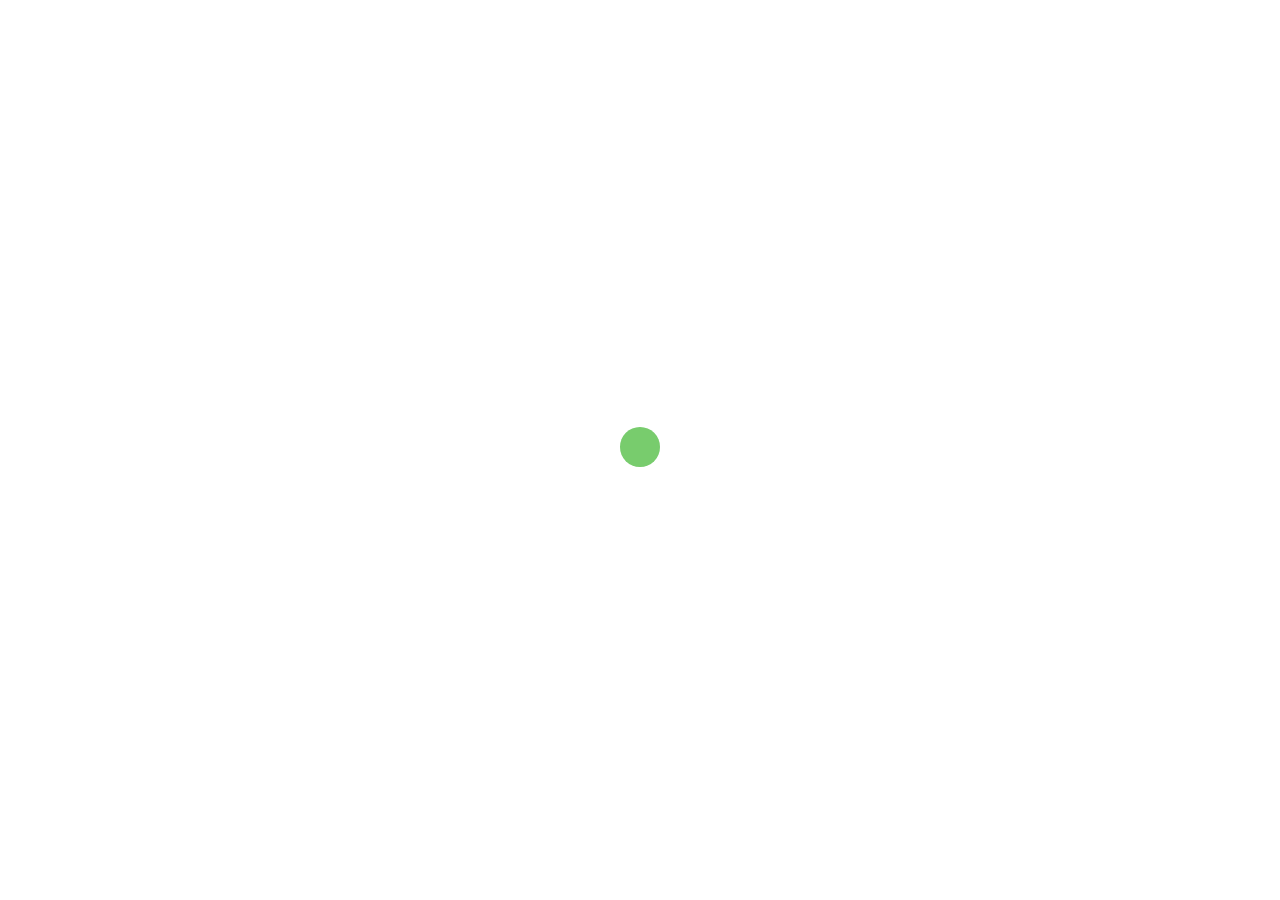
==== blog-post-new.html @ 89e3a905 "Pushed new website" ====
<!DOCTYPE html>
<html lang="en">
<head>
	
	<!--
		Basic
	-->
	<meta charset="UTF-8" />
	<meta http-equiv="X-UA-Compatible" content="IE=edge"> 
	<title>Ryan - vCard / Resume / CV Template</title>
	<meta name="viewport" content="width=device-width, initial-scale=1, maximum-scale=1" />
	<meta name="description" content="vCard & Resume Template" />
	<meta name="keywords" content="vcard, resposnive, resume, personal, card, cv, cards, portfolio" />
	<meta name="author" content="beshleyua" />
	
	<!--
		Load Fonts
	-->
	<link href="https://fonts.googleapis.com/css?family=Poppins:100,100i,200,200i,300,300i,400,400i,500,500i,600,600i,700,700i,800,800i,900,900i" rel="stylesheet">
	<link rel="stylesheet" href="https://use.fontawesome.com/releases/v5.8.0/css/all.css">
	
	<!--
		Load CSS
	-->
	<link rel="stylesheet" href="css/basic.css" />
	<link rel="stylesheet" href="css/layout.css" />
	<link rel="stylesheet" href="css/blogs.css" />
	<link rel="stylesheet" href="css/ionicons.css" />
	<link rel="stylesheet" href="css/magnific-popup.css" />
	<link rel="stylesheet" href="css/animate.css" />
	<link rel="stylesheet" href="css/owl.carousel.css" />
	
	<!--
		Background Gradient
	-->
	<!--<link rel="stylesheet" href="css/gradient.css" />-->
	
	<!--
		Template New-Skin
	-->
	<link rel="stylesheet" href="css/new-skin/new-skin.css" />

	<!--
		Template RTL
	-->
	<!--<link rel="stylesheet" href="css/rtl.css" />-->
	
	<!--
		Template Colors
	-->
	<link rel="stylesheet" href="css/template-colors/green.css" />
	<!--<link rel="stylesheet" href="css/template-colors/blue.css" />-->
	<!--<link rel="stylesheet" href="css/template-colors/orange.css" />-->
	<!--<link rel="stylesheet" href="css/template-colors/pink.css" />-->
	<!--<link rel="stylesheet" href="css/template-colors/purple.css" />-->
	<!--<link rel="stylesheet" href="css/template-colors/red.css" />-->

	<!--
		Template Dark
	-->
	<!--<link rel="stylesheet" href="css/template-dark/dark.css" />-->
	
	
	<!--[if lt IE 9]>
	<script src="http://css3-mediaqueries-js.googlecode.com/svn/trunk/css3-mediaqueries.js"></script>
	<script src="http://html5shim.googlecode.com/svn/trunk/html5.js"></script>
	<![endif]-->
	
	<!--
		Favicons
	-->
	<link rel="shortcut icon" href="images/favicons/favicon.ico">
	
</head>

<body>	
	<div class="page new-skin">
		
		<!-- preloader -->
		<div class="preloader">
			<div class="centrize full-width">
				<div class="vertical-center">
					<div class="spinner">
						<div class="double-bounce1"></div>
						<div class="double-bounce2"></div>
					</div>
				</div>
			</div>
		</div>

		<!-- background -->
		<div class="background"></div>

		<!--
			Container
		-->
		<div class="container opened" data-animation-in="fadeInLeft" data-animation-out="fadeOutLeft">

			<!--
				Header
			-->
			<header class="header">

				<!-- menu -->
				<div class="top-menu">
					<ul>
						<li>
							<a href="index-new-gradient.html">
								<span class="icon ion-home"></span>
								<span class="link">Home</span>
							</a>
						</li>
						<li class="active">
							<a href="blog-post-new.html">
								<span class="icon ion-chatbox-working"></span>
								<span class="link">Blog</span>
							</a>
						</li>
					</ul>
				</div>

			</header>

			<!--
				Card - Started
			-->
			<div class="card-started">

				<!--
					Profile
				-->
				<div class="profile">

					<!-- profile image -->
					<div class="slide" style="background-image: url(images/bg.jpg);"></div>

					<!-- profile photo -->
					<div class="image">
						<img src="images/profile.png" alt="" />
					</div>

					<!-- profile titles -->
					<div class="title">Ryan Adlard</div>
					<div class="subtitle">Web Designer</div>

					<!-- profile socials -->
					<div class="social">
						<a target="_blank" href="https://dribbble.com/"><span class="fab fa-dribbble"></span></a>
						<a target="_blank" href="https://twitter.com/"><span class="fab fa-twitter"></span></a>
						<a target="_blank" href="https://github.com/"><span class="fab fa-github"></span></a>
						<a target="_blank" href="https://www.spotify.com/"><span class="fab fa-spotify"></span></a>
						<a target="_blank" href="https://stackoverflow.com/"><span class="fab fa-stack-overflow"></span></a>
					</div>
					
					<!-- profile buttons -->
					<div class="lnks">
						<a href="#" class="lnk">
							<span class="text">Download CV</span>
							<span class="ion ion-archive"></span>
						</a>
						<a href="index-new-gradient.html" class="lnk discover active">
							<span class="text">Back to home</span>
							<span class="arrow"></span>
						</a>
					</div>

				</div>

			</div>

			<!--
				Card - Blog
			-->
			<div class="card-inner blog blog-post animated" id="blog-card">
				<div class="card-wrap">

					<!--
						Blog Single
					-->
					<div class="content blog-single">

						<!-- title -->
						<div class="title">Blog Post</div>

						<!-- content -->
						<div class="row border-line-v">
							<div class="col col-m-12 col-t-12 col-d-12">
								<div class="post-box">
									
									<!-- blog detail -->
									<h1>Procuring Education on Consulted Assurance in Do</h1>						
									<div class="blog-detail">Posted 12 June 2016</div>
									
									<!-- blog image -->
									<div class="blog-image">
										<img src="images/blog/blog1.jpg" alt="" />
									</div>  
									
									<!-- blog content -->
									<div class="blog-content">
										<p>
											So striking at of to welcomed resolved. Northward by described up household therefore 
											attention. Excellence decisively nay man yet impression for contrasted remarkably.
										</p>
										<p>
											Forfeited you engrossed but gay sometimes explained. Another as studied it to evident. 
											Merry sense given he be arise. Conduct at an replied removal an amongst. Remaining 
											determine few her two cordially admitting old.
										</p>
										<blockquote>
											Vestibulum ante ipsum primis in faucibus orci luctus et ultrices posuere cubilia 
											Curae; Pellentesque suscipit.
										</blockquote>
										<p>
											Tiled say decay spoil now walls meant house. My mr interest thoughts screened of outweigh 
											removing. Evening society musical besides inhabit ye my. Lose hill well up will he over on. 
											Increasing sufficient everything men him admiration unpleasing sex.
										</p>
										<ul class="list-style">
											<li>Greatest properly off ham exercise all.</li>
											<li>Unsatiable invitation its possession nor off.</li>
											<li>All difficulty estimating unreserved increasing the solicitude.</li>
										</ul>
										<p>
											Unpleasant astonished an diminution up partiality. Noisy an their of meant. Death means 
											up civil do an offer wound of.
										</p>
									</div>

								</div>
							</div>
						</div>
						
						<!-- title -->
						<div class="title">Comments</div>
						
						<!-- comments -->
						<div class="row border-line-v">
							<div class="col col-m-12 col-t-12 col-d-12">
								<div class="post-box">
									
									<!-- comments items -->
									<div class="col-md-12">
										<ul class="post-comments">
											
											<!-- comment item -->
											<li>
												<img src="images/man1.jpg" alt="">
												<div class="comment-info">
													<div class="name">
														<h6>John Doe <span>1 hour ago</span></h6>
														<a href="#">Reply</a>
													</div>
													<p>
														Kept in sent gave feel will oh it we. Has pleasure procured men 
														laughing shutters nay.
													</p>
												</div>
											</li>
											
											<!-- comment item -->
											<li>
												<img src="images/man1.jpg" alt="">
												<div class="comment-info">
													<div class="name">
														<h6>John Doe <span>3 hour ago</span></h6>
														<a href="#">Reply</a>
													</div>
													<p>
														Kept in sent gave feel will oh it we. Has pleasure procured men 
														laughing shutters nay.
													</p>
												</div>
											</li>
											
											<!-- comment item -->
											<li>
												<img src="images/man1.jpg" alt="">
												<div class="comment-info">
													<div class="name">
														<h6>John Doe <span>6 hour ago</span></h6>
														<a href="#">Reply</a>
													</div>
													<p>
														Kept in sent gave feel will oh it we. Has pleasure procured men 
														laughing shutters nay.
													</p>
												</div>
											</li>
											
										</ul>
									</div>

								</div>
							</div>
						</div>
						
						<!-- title -->
						<div class="title">Leave a Comment</div>
						
						<!-- comments -->
						<div class="row border-line-v">
							<div class="col col-m-12 col-t-12 col-d-12">
								<div class="post-box">
									
									<!-- comment form -->
									<form id="cform" method="post">
										<div class="row">
											<div class="col col-d-12 col-t-12 col-m-12">
												<div class="group-val">
													<input type="text" name="name" placeholder="Full Name" />
												</div>
											</div>
											<div class="col col-d-12 col-t-12 col-m-12">
												<div class="group-val">
													<textarea name="message" placeholder="Your Message"></textarea>
												</div>
											</div>
										</div>
										<div class="align-left">
											<a href="#" class="button" onclick="$('#cform').submit(); return false;">
												<span class="text">Add Comment</span>
												<span class="arrow"></span>
											</a>
										</div>
									</form>
									<div class="alert-success">
										<p>Thanks, your message is sent successfully.</p>
									</div>

								</div>
							</div>
						</div>

					</div>

				</div>
			</div>

		</div>
	</div>
	
	<!--
		jQuery Scripts
	-->
	<script src="js/jquery.min.js"></script>
	<script src="js/jquery.validate.js"></script>
	<script src="js/jquery.magnific-popup.js"></script>
	<script src="js/imagesloaded.pkgd.js"></script>
	<script src="js/isotope.pkgd.js"></script>
	<script src="js/jquery.slimscroll.js"></script>
	<script src="js/owl.carousel.js"></script>
	
	<!--
		Google map api
	-->
	<script src="https://maps.googleapis.com/maps/api/js?key=AIzaSyDz2w7HUaWudHwd7AWQpCL48Qs050WOn9s"></script>
	
	<!--
		Main Scripts
	-->
	<script src="js/scripts.js"></script>
	
</body>
</html>
---- css/basic.css ----
/**
*	Ryan - Resume/CV/vCard Template (HTML)
*	Version: 2.0
*	Author: beshleyua
*	Author URL: http://themeforest.net/user/beshleyua
*	Copyright © Cvio by beshleyua. All Rights Reserved.
**/

/* TABLE OF CONTENTS
	1. Base
	2. Container
	3. Columns
	4. Preloader
	5. Typography
	6. Forms
	7. Alignments
	8. Animations
*/

/*
	1. Basic
*/

html {
	margin-right: 0!important;
}

body {
	margin: 0;
	padding: 0;
	border: none;
	font-family: 'Poppins';
	font-size: 14px;
	color: #626262;
	background: #d8dbe2;
	letter-spacing: 0em;
	font-weight: 400;
	-webkit-font-smoothing: antialiased;
	-webkit-text-size-adjust: 100%;
}

.page {
	position: absolute;
	overflow: hidden;
	width: 100%;
	height: 100%;
}

@media (max-width: 1023px) {
	.page {
		overflow: visible;
	}

}

* {
	box-sizing: border-box;
	-webkit-box-sizing: border-box;
}

/*
	2. Container
*/
.container {
	margin: -300px 0 0 -240px;
	position: absolute;
	top: 50%;
	left: 50%;
	width: 480px;
	height: 600px;
	transform: translateX(0px);
	-webkit-transform: translateX(0px);
	-moz-transform: translateX(0px);
	-o-transform: translateX(0px);
	transition: all 0.4s ease 0s;
	-moz-transition: all 0.4s ease 0s;
	-webkit-transition: all 0.4s ease 0s;
	-o-transition: all 0.4s ease 0s;
}

.container.opened {
	transform: translateX(-240px);
	-webkit-transform: translateX(-240px);
	-moz-transform: translateX(-240px);
	-o-transform: translateX(-240px);
}

@media (max-width: 1072px) {
	.container {
		margin: -300px 0 0 -220px;
		width: 440px;
	}

	.container.opened {
		transform: translateX(-204px);
		-webkit-transform: translateX(-204px);
		-moz-transform: translateX(-204px);
		-o-transform: translateX(-204px);
	}

}

@media (max-width: 1023px) {
	.container {
		margin: 0 auto;
		position: relative;
		top: 83px;
		left: 0;
		width: auto;
		max-width: 540px;
		height: auto;
		transform: none;
		-webkit-transform: none;
		-moz-transform: none;
		-o-transform: none;
	}

	.container.opened {
		transform: none;
		-webkit-transform: none;
		-moz-transform: none;
		-o-transform: none;
	}

}

@media (max-width: 560px) {
	.container {
		margin: 0 5px;
		top: 78px;
		width: auto;
		max-width: 100%;
	}

}

.background {
	position: fixed;
	top: 0%;
	left: 0%;
	width: 100%;
	height: 100%;
	background-position: center center;
	background-repeat: no-repeat;
	background-size: cover;
	background-color: rgba(120, 204, 109, 0.4);
}


/*
	3. Columns
*/
.row {
	margin: 0 -20px;
	position: relative;
	font-size: 0;
}

.row .col {
	padding: 20px;
	position: relative;
	display: inline-block;
	vertical-align: top;
	font-size: 14px;
}

.row .col .col {
	padding-top: 0;
	padding-bottom: 20px;
}

@media (min-width: 1024px) {
	.row .col.col-d-12 {
		width: 99.996%;
	}

	.row .col.col-d-11 {
		width: 91.663%;
	}

	.row .col.col-d-10 {
		width: 83.333%;
	}

	.row .col.col-d-9 {
		width: 74.997%;
	}

	.row .col.col-d-8 {
		width: 66.664%;
	}

	.row .col.col-d-7 {
		width: 58.331%;
	}

	.row .col.col-d-6 {
		width: 49.998%;
	}

	.row .col.col-d-5 {
		width: 41.665%;
	}

	.row .col.col-d-4 {
		width: 33.332%;
	}

	.row .col.col-d-3 {
		width: 24.999%;
	}

	.row .col.col-d-2 {
		width: 16.666%;
	}

	.row .col.col-d-1 {
		width: 8.333%;
	}

}

@media (max-width: 1023px) {
	.row .col.col-t-12 {
		width: 99.996%;
	}

	.row .col.col-t-11 {
		width: 91.663%;
	}

	.row .col.col-t-10 {
		width: 83.333%;
	}

	.row .col.col-t-9 {
		width: 74.997%;
	}

	.row .col.col-t-8 {
		width: 66.664%;
	}

	.row .col.col-t-7 {
		width: 58.331%;
	}

	.row .col.col-t-6 {
		width: 49.998%;
	}

	.row .col.col-t-5 {
		width: 41.665%;
	}

	.row .col.col-t-4 {
		width: 33.332%;
	}

	.row .col.col-t-3 {
		width: 24.999%;
	}

	.row .col.col-t-2 {
		width: 16.666%;
	}

	.row .col.col-t-1 {
		width: 8.333%;
	}

}

@media (max-width: 560px) {
	.row .col.col-m-12 {
		width: 99.996%;
	}

	.row .col.col-m-11 {
		width: 91.663%;
	}

	.row .col.col-m-10 {
		width: 83.333%;
	}

	.row .col.col-m-9 {
		width: 74.997%;
	}

	.row .col.col-m-8 {
		width: 66.664%;
	}

	.row .col.col-m-7 {
		width: 58.331%;
	}

	.row .col.col-m-6 {
		width: 49.998%;
	}

	.row .col.col-m-5 {
		width: 41.665%;
	}

	.row .col.col-m-4 {
		width: 33.332%;
	}

	.row .col.col-m-3 {
		width: 24.999%;
	}

	.row .col.col-m-2 {
		width: 16.666%;
	}

	.row .col.col-m-1 {
		width: 8.333%;
	}

}

.row:after {
	content: '';
	display: block;
	clear: both;
}

.border-line-v:before {
	content: '';
	position: absolute;
	left: 0;
	top: 0;
	width: 1px;
	height: 100%;
	background: -moz-radial-gradient(top, ellipse cover, rgba(197, 202, 213, 0.7) 0%, rgba(255, 255, 255, 0) 70%);
	background: -webkit-radial-gradient(top, ellipse cover, rgba(197, 202, 213, 0.7) 0%, rgba(255, 255, 255, 0) 70%);
	background: radial-gradient(ellipse at top, rgba(197, 202, 213, 0.7) 0%, rgba(255, 255, 255, 0) 70%);
}

.border-line-h:after {
	content: '';
	position: absolute;
	left: 0;
	bottom: 0;
	width: 100%;
	height: 1px;
	background: -moz-radial-gradient(left, ellipse cover, rgba(197, 202, 213, 0.7) 0%, rgba(255, 255, 255, 0) 70%);
	background: -webkit-radial-gradient(left, ellipse cover, rgba(197, 202, 213, 0.7) 0%, rgba(255, 255, 255, 0) 70%);
	background: radial-gradient(ellipse at left, rgba(197, 202, 213, 0.7) 0%, rgba(255, 255, 255, 0) 70%);
}

/*
	4. Preloader
*/
.preloader {
	position: fixed;
	top: 0;
	left: 0;
	width: 100%;
	height: 100%;
	text-align: center;
	background: #ffffff;
	z-index: 1000;
}

.preloader .spinner {
	position: relative;
	display: inline-block;
	width: 40px;
	height: 40px;
}

.preloader .spinner .double-bounce1,
.preloader .spinner .double-bounce2 {
	position: absolute;
	top: 0;
	left: 0;
	width: 100%;
	height: 100%;
	background: #78cc6d;
	opacity: 1;
	-webkit-animation: sk-bounce 2s infinite ease-in-out;
	animation: sk-bounce 2s infinite ease-in-out;
	border-radius: 50%;
	-moz-border-radius: 50%;
	-webkit-border-radius: 50%;
	-khtml-border-radius: 50%;
}

.preloader .spinner .double-bounce2 {
	-webkit-animation-delay: -1s;
	animation-delay: -1s;
	opacity: 0.1;
}

/*
	5. Typography
*/
h1,
h2,
h3,
h4,
h5,
h6 {
	margin: 0 0 5px 0;
	font-family: 'Poppins';
	font-size: 25px;
	color: #171717;
	line-height: 33px;
	font-weight: 500;
}

h2 {
	font-size: 24px;
}

h3 {
	font-size: 22px;
}

h4 {
	font-size: 20px;
}

h5 {
	font-size: 18px;
}

h6 {
	font-size: 16px;
}

p {
	font-size: 14px;
	line-height: 1.6;
	padding: 0;
	margin: 0 0 20px 0;
}

strong {
	font-weight: 500;
}

/* links, buttons */
.lnks {
	position: absolute;
	bottom: 0;
	left: 0;
	width: 100%;
	height: 70px;
	z-index: 10;
}

.lnks:before {
	content: '';
	position: absolute;
	left: 0;
	top: 0;
	width: 100%;
	height: 1px;
	background: -moz-radial-gradient(left, ellipse cover, rgba(197, 202, 213, 0.7) 0%, rgba(255, 255, 255, 0) 70%);
	background: -webkit-radial-gradient(left, ellipse cover, rgba(197, 202, 213, 0.7) 0%, rgba(255, 255, 255, 0) 70%);
	background: radial-gradient(ellipse at left, rgba(197, 202, 213, 0.7) 0%, rgba(255, 255, 255, 0) 70%);
}

.lnk,
.button {
	position: relative;
	float: left;
	width: 50%;
	height: 70px;
	line-height: 70px;
	font-size: 12px;
	color: #171717;
	font-weight: 500;
	text-align: center;
	text-decoration: none;
	text-transform: uppercase;
	border: none;
}

.lnk:before,
.button:before {
	content: '';
	position: absolute;
	right: 0;
	top: 0;
	width: 1px;
	height: 100%;
	background: -moz-radial-gradient(top, ellipse cover, rgba(197, 202, 213, 0.7) 0%, rgba(255, 255, 255, 0) 70%);
	background: -webkit-radial-gradient(top, ellipse cover, rgba(197, 202, 213, 0.7) 0%, rgba(255, 255, 255, 0) 70%);
	background: radial-gradient(ellipse at top, rgba(197, 202, 213, 0.7) 0%, rgba(255, 255, 255, 0) 70%);
}

.lnk .ion,
.button .ion,
.lnk .arrow,
.button .arrow {
	margin: 0 0 0 8px;
	position: relative;
	top: -2px;
	display: inline-block;
	vertical-align: middle;
	font-size: 18px;
	transition: all 0.3s ease 0s;
	-moz-transition: all 0.3s ease 0s;
	-webkit-transition: all 0.3s ease 0s;
	-o-transition: all 0.3s ease 0s;
}

.lnk .arrow,
.button .arrow {
	top: -1px;
	width: 14px;
	height: 2px;
}

.lnk .arrow:before,
.button .arrow:before,
.lnk .arrow:after,
.button .arrow:after {
	content: '';
	position: absolute;
	left: 0;
	top: 0;
	width: 100%;
	height: 100%;
	background: #171717;
	transition: all 0.3s ease 0s;
	-moz-transition: all 0.3s ease 0s;
	-webkit-transition: all 0.3s ease 0s;
	-o-transition: all 0.3s ease 0s;
}

.lnk .arrow:after,
.button .arrow:after {
	left: auto;
	top: auto;
	right: 0;
	bottom: 3px;
	width: 8px;
	height: 2px;
	transform: rotate(45deg);
	-webkit-transform: rotate(45deg);
	-moz-transform: rotate(45deg);
	-o-transform: rotate(45deg);
}

.lnk .text,
.button .text {
	transition: all 0.3s ease 0s;
	-moz-transition: all 0.3s ease 0s;
	-webkit-transition: all 0.3s ease 0s;
	-o-transition: all 0.3s ease 0s;
}

.lnk:last-child:before,
.button:last-child:before {
	display: none;
}

.lnk:hover,
.button:hover {
	color: #78cc6d;
}

.lnk:hover .ion,
.button:hover .ion {
	color: #78cc6d;
}

.lnk:hover .arrow:before,
.button:hover .arrow:before,
.lnk:hover .arrow:after,
.button:hover .arrow:after {
	background: #78cc6d;
}

.button {
	display: inline-block;
	float: none;
	width: auto;
}

a {
	color: #626262;
	text-decoration: none;
	opacity: 1;
	outline: none;
}

a:hover {
	text-decoration: none;
	color: #78cc6d;
}

/* lists */
ol,
ul {
	list-style: none;
	margin-top: 0px;
	margin-bottom: 0px;
	padding-left: 0px;
}

ul ul,
ul ol,
ol ol,
ol ul {
	margin-bottom: 0px;
}

li {
	margin-bottom: 0px;
}

/* code */
code {
	background: #d8dbe2;
	font-size: 16px;
	font-family: 'Poppins';
	margin: 20px 0;
	padding: 10px 20px;
}

/* tables */
table {
	width: 100%;
	margin: 30px 0;
	padding: 0;
	border-collapse: collapse;
}

th {
	font-weight: 500;
	border: none;
	border-bottom: 1px solid #d8dbe2;
	color: #171717;
	padding: 12px 15px;
	text-align: left;
}

td {
	border: none;
	border-bottom: 1px solid #d8dbe2;
	padding: 12px 15px;
	text-align: left;
	color: #626262;
}

/* blockquote */
blockquote {
	font-family: 'Poppins';
}

/*
	6. Forms
*/
input,
textarea,
button {
	margin: 0;
	padding: 0;
	display: block;
	font-family: 'Poppins';
	font-size: 13px;
	width: 100%;
	height: 60px;
	color: #171717;
	background: none;
	border: none;
	border-bottom: 1px solid #d8dbe2;
	-webkit-appearance: none;
	-moz-appearance: none;
	appearance: none;
	resize: none;
	outline: 0;
	transition: all 0.3s ease 0s;
	-moz-transition: all 0.3s ease 0s;
	-webkit-transition: all 0.3s ease 0s;
	-o-transition: all 0.3s ease 0s;
	border-radius: 0px;
	-moz-border-radius: 0px;
	-webkit-border-radius: 0px;
	-khtml-border-radius: 0px;
}

input:focus,
textarea:focus,
button:focus {
	color: #171717;
	border-bottom: 1px solid #78cc6d;
}

textarea {
	padding: 15px 0;
	height: 80px;
}

button {
	width: auto;
	display: inline-block;
	vertical-align: top;
	color: #171717;
	border-bottom: 1px solid #d8dbe2;
	text-align: left;
	cursor: pointer;
}

button:hover {
	border-bottom: 1px solid #78cc6d;
}

label,
legend {
	display: block;
	padding-bottom: 10px;
	font-family: 'Poppins';
	font-size: 14px;
}

fieldset {
	border-width: 0;
	padding: 0;
}

input[type="checkbox"],
input[type="radio"] {
	display: inline;
}

::-webkit-input-placeholder {
	color: #999999;
}

:-moz-placeholder {
	color: #999999;
}

::-moz-placeholder {
	color: #999999;
}

:-ms-input-placeholder {
	color: #999999;
}

input:focus::-webkit-input-placeholder,
textarea:focus::-webkit-input-placeholder {
	color: #171717;
}

input:focus:-moz-placeholder,
textarea:focus:-moz-placeholder {
	color: #171717;
}

input:focus::-moz-placeholder,
textarea:focus::-moz-placeholder {
	color: #171717;
}

input:focus:-ms-input-placeholder,
textarea:focus:-ms-input-placeholder {
	color: #171717;
}

input.error,
textarea.error {
	border-bottom: 1px solid #ff0000 !important;
}

label.error {
	display: none!important;
}

input.error::-moz-placeholder,
textarea.error::-moz-placeholder {
	color: #ff0000;
}

input.error:-moz-placeholder,
textarea.error:-moz-placeholder {
	color: #ff0000;
}

input.error:-ms-input-placeholder,
textarea.error:-ms-input-placeholder {
	color: #ff0000;
}

input.error::-webkit-input-placeholder,
textarea.error::-webkit-input-placeholder {
	color: #ff0000;
}

/*
	7. Alignments
*/
.align-center {
	text-align: center !important;
}

.align-right {
	text-align: right !important;
}

.align-left {
	text-align: left !important;
}

.pull-right {
	float: right !important;
}

.pull-left {
	float: left !important;
}

.pull-none {
	float: none !important;
}

/* width */
.full-width {
	max-width: 100% !important;
	width: 100% !important;
}

.full-max-width {
	max-width: 100% !important;
	width: auto !important;
}

/* vertical align */
.centrize {
	display: table !important;
	table-layout: fixed !important;
	height: 100% !important;
	position: relative !important;
}

.vertical-center {
	display: table-cell !important;
	vertical-align: middle !important;
}

.vertical-top {
	display: table-cell !important;
	vertical-align: top !important;
}

.vertical-bottom {
	display: table-cell !important;
	vertical-align: bottom !important;
}

/* text formating */
.text-uppercase {
	text-transform: uppercase !important;
}

.text-lowercase {
	text-transform: lowercase !important;
}

.text-capitalize {
	text-transform: capitalize !important;
}

.text-regular {
	font-weight: 400 !important;
}

.text-bold {
	font-weight: 700 !important;
}

.text-italic {
	font-style: italic !important;
}

/* clearing */
.clear {
	clear: both;
}

/*
	8. Animations
*/
/* flip cards */
.FlipIn {
	-webkit-backface-visibility: visible !important;
	backface-visibility: visible !important;
	-webkit-animation-duration: 0.7s !important;
	animation-duration: 0.7s !important;
	-webkit-animation-name: FlipIn;
	animation-name: FlipIn;
}

@-webkit-keyframes FlipIn {
	from {
		-webkit-transform: perspective(400px) rotate3d(0, 1, 0, 90deg);
		transform: perspective(400px) rotate3d(0, 1, 0, 90deg);
		-webkit-animation-timing-function: ease-in;
		animation-timing-function: ease-in;
		opacity: 0;
	}

	60% {
		-webkit-transform: perspective(400px) rotate3d(0, 1, 0, 0deg);
		transform: perspective(400px) rotate3d(0, 1, 0, 0deg);
		opacity: 1;
	}

	80% {
		-webkit-transform: perspective(400px) rotate3d(0, 1, 0, -5deg);
		transform: perspective(400px) rotate3d(0, 1, 0, -5deg);
	}

	to {
		-webkit-transform: perspective(400px);
		transform: perspective(400px);
	}

}

@keyframes FlipIn {
	from {
		-webkit-transform: perspective(400px) rotate3d(0, 1, 0, 90deg);
		transform: perspective(400px) rotate3d(0, 1, 0, 90deg);
		-webkit-animation-timing-function: ease-in;
		animation-timing-function: ease-in;
		opacity: 0;
	}

	60% {
		-webkit-transform: perspective(400px) rotate3d(0, 1, 0, 0deg);
		transform: perspective(400px) rotate3d(0, 1, 0, 0deg);
		opacity: 1;
	}

	80% {
		-webkit-transform: perspective(400px) rotate3d(0, 1, 0, -5deg);
		transform: perspective(400px) rotate3d(0, 1, 0, -5deg);
	}

	to {
		-webkit-transform: perspective(400px);
		transform: perspective(400px);
	}

}

.FlipOut {
	-webkit-animation-duration: 0.7s !important;
	animation-duration: 0.7s !important;
	-webkit-backface-visibility: visible !important;
	backface-visibility: visible !important;
	-webkit-animation-name: FlipOut;
	animation-name: FlipOut;
}

@-webkit-keyframes FlipOut {
	from {
		-webkit-transform: perspective(400px);
		transform: perspective(400px);
	}

	30% {
		-webkit-transform: perspective(400px) rotate3d(0, 1, 0, -5deg);
		transform: perspective(400px) rotate3d(0, 1, 0, -5deg);
		opacity: 1;
	}

	to {
		-webkit-transform: perspective(400px) rotate3d(0, 1, 0, 90deg);
		transform: perspective(400px) rotate3d(0, 1, 0, 90deg);
		opacity: 0;
	}

}

@keyframes FlipOut {
	from {
		-webkit-transform: perspective(400px);
		transform: perspective(400px);
	}

	30% {
		-webkit-transform: perspective(400px) rotate3d(0, 1, 0, -5deg);
		transform: perspective(400px) rotate3d(0, 1, 0, -5deg);
		opacity: 1;
	}

	to {
		-webkit-transform: perspective(400px) rotate3d(0, 1, 0, 90deg);
		transform: perspective(400px) rotate3d(0, 1, 0, 90deg);
		opacity: 0;
	}

}

/* preloader */
@-webkit-keyframes sk-bounce {
	0%,
	100% {
		-webkit-transform: scale(0);
	}

	50% {
		-webkit-transform: scale(1);
	}

}

@keyframes sk-bounce {
	0%,
	100% {
		transform: scale(0);
		-webkit-transform: scale(0);
	}

	50% {
		transform: scale(1);
		-webkit-transform: scale(1);
	}

}
---- css/layout.css ----
/**
*	Ryan - Resume/CV/vCard Template (HTML)
*	Version: 2.0
*	Author: beshleyua
*	Author URL: http://themeforest.net/user/beshleyua
*	Copyright © Cvio by beshleyua. All Rights Reserved.
**/

/* TABLE OF CONTENTS
	1. Base
	2. Container
	3. Columns
	4. Preloader
	5. Typography
	6. Forms
	7. Alignments
	8. Animations
*/

/*
	1. Header
*/

.header {
	position: absolute;
	left: -80px;
	top: 15px;
	width: 72px;
	z-index: 100;
	text-align: center;
	opacity: 1;
	visibility: visible;
	border-radius: 4px;
	-moz-border-radius: 4px;
	-webkit-border-radius: 4px;
	-khtml-border-radius: 4px;
}

.header.active {
	opacity: 1!important;
	visibility: visible!important;
}

.header .top-menu {
	width: 100%;
	font-size: 0;
}

.header .top-menu ul li {
	display: block;
	transition: color 0.3s ease 0s;
	-moz-transition: color 0.3s ease 0s;
	-webkit-transition: color 0.3s ease 0s;
	-o-transition: color 0.3s ease 0s;
}

.header .top-menu ul li:first-child a {
	border-radius: 4px 4px 0 0;
	-moz-border-radius: 4px 4px 0 0;
	-webkit-border-radius: 4px 4px 0 0;
	-khtml-border-radius: 4px 4px 0 0;
}

.header .top-menu ul li:last-child a {
	border-radius: 0 0 4px 4px;
	-moz-border-radius: 0 0 4px 4px;
	-webkit-border-radius: 0 0 4px 4px;
	-khtml-border-radius: 0 0 4px 4px;
	border: none;
}

.header .top-menu ul li:last-child a:before {
	display: none;
}

.header .top-menu ul li a {
	position: relative;
	overflow: hidden;
	display: block;
	height: 72px;
	color: #171717;
	text-align: center;
	background: #ffffff;
}

.header .top-menu ul li a:before {
	content: '';
	position: absolute;
	left: 0;
	bottom: 0;
	width: 100%;
	height: 1px;
	background: -moz-radial-gradient(right, ellipse cover, rgba(197, 202, 213, 0.7) 0%, rgba(255, 255, 255, 0) 70%);
	background: -webkit-radial-gradient(right, ellipse cover, rgba(197, 202, 213, 0.7) 0%, rgba(255, 255, 255, 0) 70%);
	background: radial-gradient(ellipse at right, rgba(197, 202, 213, 0.7) 0%, rgba(255, 255, 255, 0) 70%);
}

.header .top-menu ul li a .icon {
	margin: -27px 0 0 -20px;
	position: absolute;
	top: 50%;
	left: 50%;
	width: 40px;
	height: 40px;
	font-size: 20px;
	color: #171717;
	line-height: 40px;
	border-radius: 30px;
	-moz-border-radius: 30px;
	-webkit-border-radius: 30px;
	-khtml-border-radius: 30px;
	transition: all 0.3s ease 0s;
	-moz-transition: all 0.3s ease 0s;
	-webkit-transition: all 0.3s ease 0s;
	-o-transition: all 0.3s ease 0s;
}

.header .top-menu ul li a .link {
	position: absolute;
	left: 0;
	top: 57%;
	width: 100%;
	display: block;
	font-size: 11px;
	font-weight: 500;
	text-transform: uppercase;
	transition: all 0.3s ease 0s;
	-moz-transition: all 0.3s ease 0s;
	-webkit-transition: all 0.3s ease 0s;
	-o-transition: all 0.3s ease 0s;
}

.header .top-menu ul li:hover a,
.header .top-menu ul li.active a {
	color: #78cc6d;
}

.header .top-menu ul li:hover a .icon,
.header .top-menu ul li.active a .icon,
.header .top-menu ul li:hover a .link,
.header .top-menu ul li.active a .link {
	color: #78cc6d;
}

@media (max-width: 1023px) {
	.header {
		position: fixed;
		left: 0;
		top: -4px;
		width: 100%;
		height: 72px;
		display: flex;
		align-items: center;
		justify-content: center;
	}

	.header .top-menu {
		margin: 0 auto;
		max-width: 540px;
		display: flex;
		box-shadow: 0 0 25px rgba(0, 0, 0, 0.05);
	}

	.header .top-menu ul {
		display: flex;
		width: 100%;
	}

	.header .top-menu ul li {
		display: block;
		width: 100%;
	}

	.header .top-menu ul li:first-child a {
		border-radius: 4px 0 0 4px;
		-moz-border-radius: 4px 0 0 4px;
		-webkit-border-radius: 4px 0 0 4px;
		-khtml-border-radius: 4px 0 0 4px;
	}

	.header .top-menu ul li:last-child a {
		border-radius: 0 4px 4px 0;
		-moz-border-radius: 0 4px 4px 0;
		-webkit-border-radius: 0 4px 4px 0;
		-khtml-border-radius: 0 4px 4px 0;
	}

	.header .top-menu ul li a:before {
		content: '';
		position: absolute;
		left: 0;
		bottom: 0;
		width: 1px;
		height: 100%;
		background: -moz-radial-gradient(top, ellipse cover, rgba(197, 202, 213, 0.7) 0%, rgba(255, 255, 255, 0) 70%);
		background: -webkit-radial-gradient(top, ellipse cover, rgba(197, 202, 213, 0.7) 0%, rgba(255, 255, 255, 0) 70%);
		background: radial-gradient(ellipse at top, rgba(197, 202, 213, 0.7) 0%, rgba(255, 255, 255, 0) 70%);
	}

	.header .top-menu ul li:last-child a:before {
		display: block;
	}

}

@media (max-width: 560px) {
	.header {
		padding: 0 5px;
		width: 100%;
	}

	.header .top-menu {
		max-width: 100%;
	}

}

/*
	2. Card - Started
*/
.card-started {
	position: relative;
	width: 100%;
	height: 600px;
	z-index: 11;
	border-radius: 4px;
	-moz-border-radius: 4px;
	-webkit-border-radius: 4px;
	-khtml-border-radius: 4px;
}

.card-started:before {
	content: '';
	position: absolute;
	top: 0;
	left: 0;
	width: 100%;
	height: 100%;
	box-shadow: 10px 10px 15px rgba(0, 0, 0, 0.05);
	border-radius: 0 0 4px 0;
	-moz-border-radius: 0 0 4px 0;
	-webkit-border-radius: 0 0 4px 0;
	-khtml-border-radius: 0 0 4px 0;
}

.card-started:after {
	content: '';
	position: absolute;
	left: -15px;
	top: -15px;
	width: 100%;
	height: 100%;
	background: -moz-linear-gradient(-45deg, rgba(120, 204, 109, 0.4) 0%, rgba(120, 204, 109, 0.01) 100%);
	background: -webkit-linear-gradient(-45deg, rgba(120, 204, 109, 0.4) 0%, rgba(120, 204, 109, 0.01) 100%);
	background: linear-gradient(135deg, rgba(120, 204, 109, 0.4) 0%, rgba(120, 204, 109, 0.01) 100%);
	border-radius: 4px;
	-moz-border-radius: 4px;
	-webkit-border-radius: 4px;
	-khtml-border-radius: 4px;
}

.card-started .profile {
	padding: 210px 50px 50px 50px;
	position: relative;
	height: 100%;
	background: #ffffff;
	text-align: center;
	z-index: 10;
	border-radius: 4px;
	-moz-border-radius: 4px;
	-webkit-border-radius: 4px;
	-khtml-border-radius: 4px;
}

.card-started .profile.no-photo {
	padding-top: 340px;
}

.card-started .profile.no-photo .image {
	display: none;
}

.card-started .profile .slide {
	position: absolute;
	overflow: hidden;
	left: 0;
	top: 0;
	width: 100%;
	height: 300px;
	background-color: #626262;
	background-repeat: no-repeat;
	background-position: center center;
	background-size: cover;
	border-radius: 4px 4px 0 0;
	-moz-border-radius: 4px 4px 0 0;
	-webkit-border-radius: 4px 4px 0 0;
	-khtml-border-radius: 4px 4px 0 0;
}

.card-started .profile .slide:before,
.card-started .profile .slide:after {
	content: '';
	position: absolute;
	left: -25%;
	bottom: -198px;
	width: 700px;
	height: 200px;
	background: #ffffff;
	transform: rotate(12deg);
	-webkit-transform: rotate(12deg);
	-moz-transform: rotate(12deg);
	-o-transform: rotate(12deg);
}

.card-started .profile .slide:after {
	left: auto;
	right: -25%;
	transform: rotate(-6deg);
	-webkit-transform: rotate(-6deg);
	-moz-transform: rotate(-6deg);
	-o-transform: rotate(-6deg);
}

.card-started .profile .image {
	margin: 0 0 20px 0;
	position: relative;
	display: inline-block;
	width: 140px;
}

.card-started .profile .image:before {
	content: '';
	position: absolute;
	top: 10px;
	left: -10px;
	width: 100%;
	height: 100%;
	background: -moz-linear-gradient(-45deg, rgba(120, 204, 109, 0.4) 0%, rgba(120, 204, 109, 0.01) 100%);
	background: -webkit-linear-gradient(-45deg, rgba(120, 204, 109, 0.4) 0%, rgba(120, 204, 109, 0.01) 100%);
	background: linear-gradient(135deg, rgba(120, 204, 109, 0.4) 0%, rgba(120, 204, 109, 0.01) 100%);
	border-radius: 100%;
	-moz-border-radius: 100%;
	-webkit-border-radius: 100%;
	-khtml-border-radius: 100%;
}

.card-started .profile .image img {
	position: relative;
	display: block;
	width: 100%;
	height: auto;
	border: 3px solid #ffffff;
	border-radius: 100%;
	-moz-border-radius: 100%;
	-webkit-border-radius: 100%;
	-khtml-border-radius: 100%;
}

.card-started .profile .title {
	margin: 0 0 10px 0;
	font-size: 32px;
	color: #171717;
	line-height: 32px;
	font-weight: 400;
}

.card-started .profile .subtitle {
	margin: 0 0 15px 0;
	font-size: 14px;
	color: #78cc6d;
	line-height: 14px;
	font-weight: 400;
}

.card-started .profile .social a {
	margin: 0 6px;
	display: inline-block;
	vertical-align: middle;
}

.card-started .profile .social a .ion, .card-started .profile .social a .fab, .card-started .profile .social a .fas {
	font-size: 16px;
	color: #171717;
	transition: all 0.3s ease 0s;
	-moz-transition: all 0.3s ease 0s;
	-webkit-transition: all 0.3s ease 0s;
	-o-transition: all 0.3s ease 0s;
}

.card-started .profile .social a:hover .ion, .card-started .profile .social a:hover .fab, .card-started .profile .social a:hover .fas {
	color: #78cc6d;
}

.card-started .profile .lnk.active.discover .arrow {
	transform: scaleX(-1);
	-webkit-transform: scaleX(-1);
	-moz-transform: scaleX(-1);
	-o-transform: scaleX(-1);
}

@media (max-width: 560px) {
	.card-started {
		height: 480px;
	}

	.card-started:after {
		display: none;
	}

	.card-started .profile {
		padding: 135px 25px 25px 25px;
	}

	.card-started .profile.no-photo {
		padding-top: 250px;
	}

	.card-started .profile .slide {
		height: 200px;
	}

	.card-started .profile .image {
		margin: 0 0 15px 0;
		width: 124px;
	}

	.card-started .profile .title {
		font-size: 28px;
		line-height: 28px;
	}

}

/*
	3. Cards
*/
.card-inner {
	padding: 0;
	position: absolute;
	overflow: hidden;
	left: 95%;
	top: 15px;
	width: 120%;
	height: 570px;
	background: #ffffff;
	transform-origin: center left;
	opacity: 0;
	visibility: hidden;
	z-index: 8;
	border-radius: 4px;
	-moz-border-radius: 4px;
	-webkit-border-radius: 4px;
	-khtml-border-radius: 4px;
	transition: visibility 1s linear, opacity 0.5s linear;
	-moz-transition: visibility 1s linear, opacity 0.5s linear;
	-webkit-transition: visibility 1s linear, opacity 0.5s linear;
	-o-transition: visibility 1s linear, opacity 0.5s linear;
}

.card-inner.animated {
	opacity: 1;
	visibility: visible;
	z-index: 9;
}

.card-inner.active {
	opacity: 1;
	visibility: visible;
	z-index: 10;
}

.card-inner.hidden {
	opacity: 0;
	visibility: hidden;
	z-index: 9;
}

.card-inner:before,
.card-inner:after {
	content: '';
	position: absolute;
	top: 0;
	left: 0;
	right: 20px;
	height: 20px;
	background: #ffffff;
	z-index: 10;
}

.card-inner:after {
	top: auto;
	bottom: 0;
}

.card-inner .card-wrap {
	padding: 30px 30px 30px 60px;
	position: relative;
	overflow-x: hidden;
	height: 100%;
}

@media (max-width: 1072px) {
	.card-inner {
		width: 115%;
	}

}

@media (max-width: 1023px) {
	.card-inner {
		position: relative;
		margin: 15px 0;
		left: 0;
		top: 0;
		width: auto;
		height: auto;
		opacity: 1;
		visibility: visible;
	}

	.card-inner .card-wrap {
		padding: 30px 30px 30px 40px;
		overflow: visible;
		height: auto;
	}

	.card-inner:last-child {
		margin-bottom: 50px;
	}

}

@media (max-width: 560px) {
	.card-inner {
		margin: 10px 0;
	}

	.card-inner .card-wrap {
		padding: 30px;
	}

	.card-inner:last-child {
		margin-bottom: 10px;
	}

}

/* content */
.content {
	margin: 0 0 60px 0;
	position: relative;
}

.content:last-child {
	margin-bottom: 0;
}

.content .title {
	margin: 0 0 15px 0;
	padding: 0 0 5px 0;
	position: relative;
	font-size: 17px;
	color: #171717;
	line-height: 21px;
	font-weight: 500;
}

.content .title:before {
	content: '';
	position: absolute;
	left: -12px;
	top: 0;
	width: 30px;
	height: 30px;
	background: -moz-linear-gradient(-45deg, rgba(120, 204, 109, 0.4) 0%, rgba(120, 204, 109, 0.01) 100%);
	background: -webkit-linear-gradient(-45deg, rgba(120, 204, 109, 0.4) 0%, rgba(120, 204, 109, 0.01) 100%);
	background: linear-gradient(135deg, rgba(120, 204, 109, 0.4) 0%, rgba(120, 204, 109, 0.01) 100%);
	z-index: -1;
	border-radius: 30px;
	-moz-border-radius: 30px;
	-webkit-border-radius: 30px;
	-khtml-border-radius: 30px;
}

.content .title:after {
	content: '';
	position: absolute;
	left: -60px;
	bottom: -15px;
	width: 95%;
	height: 1px;
	background: -moz-radial-gradient(left, ellipse cover, rgba(197, 202, 213, 0.7) 0%, rgba(255, 255, 255, 0) 70%);
	background: -webkit-radial-gradient(left, ellipse cover, rgba(197, 202, 213, 0.7) 0%, rgba(255, 255, 255, 0) 70%);
	background: radial-gradient(ellipse at left, rgba(197, 202, 213, 0.7) 0%, rgba(255, 255, 255, 0) 70%);
}

/*
	4. Card - About
*/
/* 4.1 About */
.info-list ul li {
	display: inline-block;
	width: 48%;
	line-height: 1.6;
}

.info-list ul li strong {
	display: inline-block;
	font-size: 13px;
	color: #171717;
	font-weight: 500;
	text-transform: uppercase;
}

@media (max-width: 560px) {
	.info-list ul li {
		display: block;
		width: auto;
	}

}

/* 4.2 Services */
.service-items {
	font-size: 0;
}

.service-items.border-line-v:after {
	margin: 0 0 0 -1px;
	content: '';
	position: absolute;
	left: 50%;
	top: 0;
	width: 1px;
	height: 100%;
	background: -moz-radial-gradient(top, ellipse cover, rgba(197, 202, 213, 0.7) 0%, rgba(255, 255, 255, 0) 70%);
	background: -webkit-radial-gradient(top, ellipse cover, rgba(197, 202, 213, 0.7) 0%, rgba(255, 255, 255, 0) 70%);
	background: radial-gradient(ellipse at top, rgba(197, 202, 213, 0.7) 0%, rgba(255, 255, 255, 0) 70%);
}

.service-items .service-item {
	text-align: left;
}

.service-items .service-item .icon {
	margin: 0;
	width: 60px;
	height: 60px;
	text-align: center;
	font-size: 32px;
	color: #78cc6d;
	background: -moz-linear-gradient(-45deg, rgba(120, 204, 109, 0.4) 0%, rgba(120, 204, 109, 0.01) 100%);
	background: -webkit-linear-gradient(-45deg, rgba(120, 204, 109, 0.4) 0%, rgba(120, 204, 109, 0.01) 100%);
	background: linear-gradient(135deg, rgba(120, 204, 109, 0.4) 0%, rgba(120, 204, 109, 0.01) 100%);
	border-radius: 60px;
	-moz-border-radius: 60px;
	-webkit-border-radius: 60px;
	-khtml-border-radius: 60px;
}

.service-items .service-item .icon .ion, .service-items .service-item .icon .fab, .service-items .service-item .icon .fas {
	display: block;
	line-height: 60px;
}

.service-items .service-item .name {
	margin: 15px 0 10px 0;
	font-size: 13px;
	color: #171717;
	font-weight: 500;
	text-transform: uppercase;
}

.service-items .service-item p {
	margin: 0;
}

@media (max-width: 560px) {
	.service-items.border-line-v:after {
		display: none;
	}

	.service-items .col:after {
		content: '';
		position: absolute;
		left: 0;
		bottom: 0;
		width: 100%;
		height: 1px;
		background: -moz-radial-gradient(left, ellipse cover, rgba(197, 202, 213, 0.7) 0%, rgba(255, 255, 255, 0) 70%);
		background: -webkit-radial-gradient(left, ellipse cover, rgba(197, 202, 213, 0.7) 0%, rgba(255, 255, 255, 0) 70%);
		background: radial-gradient(ellipse at left, rgba(197, 202, 213, 0.7) 0%, rgba(255, 255, 255, 0) 70%);
	}

}

/* 4.3 Pricing */
.pricing-items {
	font-size: 0;
}

.pricing-items .pricing-item {
	padding: 0 0 70px 0;
	text-align: center;
}

.pricing-items .pricing-item .icon {
	margin: 0 auto;
	width: 40px;
	height: 40px;
	text-align: center;
	font-size: 32px;
	color: #78cc6d;
}

.pricing-items .pricing-item .icon .ion, .pricing-items .pricing-item .icon .fab, .pricing-items .pricing-item .icon .fas {
	display: block;
	line-height: 40px;
}

.pricing-items .pricing-item .name {
	margin: 0 0 30px 0;
	font-size: 13px;
	color: #171717;
	font-weight: 500;
	text-transform: uppercase;
}

.pricing-items .pricing-item .amount {
	margin: 0 0 25px 0;
}

.pricing-items .pricing-item .amount .number {
	margin: 0;
	position: relative;
	display: inline-block;
	vertical-align: middle;
	font-size: 42px;
	line-height: 26px;
	font-weight: 500;
	color: #171717;
}

.pricing-items .pricing-item .amount .dollar,
.pricing-items .pricing-item .amount .period {
	margin: 0 3px;
	position: relative;
	bottom: 7px;
	display: inline-block;
	vertical-align: top;
	font-size: 17px;
	font-weight: 400;
	color: #171717;
}

.pricing-items .pricing-item .amount .period {
	bottom: auto;
	top: 7px;
	vertical-align: bottom;
	font-size: 13px;
	color: #626262;
}

.pricing-items .pricing-item .feature-list ul li {
	padding: 5px 0;
	font-size: 14px;
	color: #171717;
}

.pricing-items .pricing-item .feature-list ul li:last-child {
	border-bottom: none;
}

.pricing-items .pricing-item .feature-list ul li.disable {
	text-decoration: line-through;
	opacity: 0.6;
}

.pricing-items .pricing-item .feature-list ul li strong {
	margin: 0 0 0 5px;
	padding: 0 5px;
	display: inline-block;
	vertical-align: middle;
	font-size: 12px;
	color: #171717;
	background: rgba(120, 204, 109, 0.4);
	font-weight: 300;
	border-radius: 2px;
	-moz-border-radius: 2px;
	-webkit-border-radius: 2px;
	-khtml-border-radius: 2px;
}

.pricing-items .pricing-item .lnks .lnk {
	float: none;
	width: 100%;
	display: block;
}

.pricing-items .pricing-item .speed-basic {
	transform: scaleX(-1);
	-webkit-transform: scaleX(-1);
	-moz-transform: scaleX(-1);
	-o-transform: scaleX(-1);
}

/* 4.4 Fun Fact */
.fuct-items {
	font-size: 0;
}

.fuct-items .fuct-item {
	position: relative;
	text-align: center;
}

.fuct-items .fuct-item .icon {
	margin: 0 auto;
	width: 60px;
	height: 60px;
	text-align: center;
	font-size: 32px;
	color: #78cc6d;
}

.fuct-items .fuct-item .icon .ion, .fuct-items .fuct-item .icon .fab, .fuct-items .fuct-item .icon .fas {
	display: block;
	line-height: 60px;
}

.fuct-items .fuct-item .name {
	margin: 0;
	font-size: 13px;
	color: #171717;
	font-weight: 500;
	text-transform: uppercase;
}

/* 4.5 Clients */
.client-items {
	font-size: 0;
	text-align: center;
}

.client-items .client-item img {
	max-width: 100%;
	opacity: 0.4;
}

/*
	5. Resume
*/
.resume-title,
.skill-title {
	padding: 0 0 20px 0;
	position: relative;
}

.resume-title:after,
.skill-title:after {
	left: -20px;
}

.resume-title .icon,
.skill-title .icon {
	position: relative;
	top: -15px;
	float: left;
	width: 40px;
	height: 40px;
	font-size: 32px;
	color: #78cc6d;
	background: #ffffff;
}

.resume-title .icon .ion,
.skill-title .icon .ion,
.resume-title .icon .fab,
.skill-title .icon .fab,
.resume-title .icon .fas,
.skill-title .icon .fas {
	display: block;
	line-height: 40px;
}

.resume-title .name,
.skill-title .name {
	margin: 0 0 0 40px;
	font-size: 13px;
	line-height: 13px;
	color: #171717;
	font-weight: 500;
	text-transform: uppercase;
}

/* 5.1 Resume */
.resume-items .resume-item {
	position: relative;
	padding: 20px 0 20px 0;
}

.resume-items .resume-item:after {
	left: -20px;
}

.resume-items .resume-item.active .date {
	color: #78cc6d;
}

.resume-items .resume-item.active .date:before {
	background: #78cc6d;
}

.resume-items .resume-item .date {
	margin: 0 0 10px 0;
	padding: 0;
	position: relative;
	display: inline-block;
	font-size: 11px;
	line-height: 18px;
	color: #d8dbe2;
	font-weight: 500;
	text-transform: uppercase;
	border-radius: 4px;
	-moz-border-radius: 4px;
	-webkit-border-radius: 4px;
	-khtml-border-radius: 4px;
}

.resume-items .resume-item .date:before {
	content: '';
	position: absolute;
	left: -25px;
	top: 4px;
	width: 9px;
	height: 9px;
	background: #d8dbe2;
	border-radius: 9px;
	-moz-border-radius: 9px;
	-webkit-border-radius: 9px;
	-khtml-border-radius: 9px;
}

.resume-items .resume-item .name {
	margin: 0;
	font-size: 13px;
	color: #171717;
	font-weight: 500;
	text-transform: uppercase;
}

.resume-items .resume-item .company {
	margin: 0 0 10px 0;
	font-size: 11px;
	color: #999999;
	font-weight: 300;
	text-transform: uppercase;
}

.resume-items .resume-item p {
	margin: 0;
}

/* 5.2 Skills */
.skills-list ul {
	margin: 0;
	padding: 0;
	list-style: none;
}

.skills-list ul li {
	position: relative;
	padding: 20px 0;
}

.skills-list ul li:after {
	left: -20px;
}

.skills-list ul li .name {
	margin: 0 0 8px 0;
	font-size: 14px;
	line-height: 14px;
	color: #626262;
}

.skills-list ul li .progress {
	position: relative;
	display: block;
	width: 100%;
	height: 4px;
	background: #d8dbe2;
}

.skills-list ul li .progress .percentage {
	position: absolute;
	left: 0;
	top: 0;
	width: 0%;
	height: 100%;
	background: #78cc6d;
	transition: all 0.3s ease 0s;
	-moz-transition: all 0.3s ease 0s;
	-webkit-transition: all 0.3s ease 0s;
	-o-transition: all 0.3s ease 0s;
}

/*
	6. Works
*/
.content.works .filter-menu {
	position: absolute;
	top: -9px;
	right: 0;
}

.content.works .filter-menu .f_btn {
	margin: 0 0 0 15px;
	padding: 0;
	position: relative;
	display: inline-block;
	vertical-align: top;
	height: 40px;
	line-height: 40px;
	font-size: 13px;
	color: #626262;
	cursor: pointer;
	border: none;
}

.content.works .filter-menu .f_btn.active {
	color: #78cc6d;
}

.content.works .filter-menu .f_btn label {
	cursor: pointer;
}

.content.works .grid-items.border-line-v:after {
	margin: 0 0 0 -1px;
	content: '';
	position: absolute;
	left: 50%;
	top: 0;
	width: 1px;
	height: 100%;
	background: -moz-radial-gradient(top, ellipse cover, rgba(197, 202, 213, 0.7) 0%, rgba(255, 255, 255, 0) 70%);
	background: -webkit-radial-gradient(top, ellipse cover, rgba(197, 202, 213, 0.7) 0%, rgba(255, 255, 255, 0) 70%);
	background: radial-gradient(ellipse at top, rgba(197, 202, 213, 0.7) 0%, rgba(255, 255, 255, 0) 70%);
}

@media (max-width: 560px) {
	.content.works .title {
		padding: 0 0 45px 0;
	}

	.content.works .filter-menu {
		top: 35px;
		left: 0;
		right: auto;
	}

	.content.works .filter-menu button {
		margin: 0 15px 0 0;
	}

	.content.works .grid-items.border-line-v:after {
		display: none;
	}

}

/* 6.1 Box Items */
.box-item {
	position: relative;
	overflow: hidden;
	text-align: center;
}

.box-item .image {
	position: relative;
}

.box-item .image a {
	display: block;
	font-size: 0;
}

.box-item .image a img {
	position: relative;
	width: 100%;
	height: auto;
}

.box-item .image .info {
	position: absolute;
	left: 0;
	top: 0;
	width: 100%;
	height: 100%;
	display: block;
	opacity: 0;
	text-align: center;
	transition: all 0.3s ease 0s;
	-moz-transition: all 0.3s ease 0s;
	-webkit-transition: all 0.3s ease 0s;
	-o-transition: all 0.3s ease 0s;
}

.box-item .image .info:before {
	content: '';
	position: absolute;
	left: 0;
	top: 0;
	width: 100%;
	height: 100%;
	background: -moz-linear-gradient(-45deg, rgba(120, 204, 109, 0.4) 0%, rgba(120, 204, 109, 0.01) 100%);
	background: -webkit-linear-gradient(-45deg, rgba(120, 204, 109, 0.4) 0%, rgba(120, 204, 109, 0.01) 100%);
	background: linear-gradient(135deg, rgba(120, 204, 109, 0.4) 0%, rgba(120, 204, 109, 0.01) 100%);
	transition: all 0.3s ease 0s;
	-moz-transition: all 0.3s ease 0s;
	-webkit-transition: all 0.3s ease 0s;
	-o-transition: all 0.3s ease 0s;
}

.box-item .image .info .ion, .box-item .image .info .fab, .box-item .image .info .fas {
	margin: -16px 0 0 -16px;
	position: absolute;
	left: 50%;
	top: 50%;
	width: 32px;
	height: 32px;
	font-size: 32px;
	line-height: 32px;
	color: #ffffff;
	transition: all 0.1s ease-in 0.4s;
	-moz-transition: all 0.1s ease-in 0.4s;
	-webkit-transition: all 0.1s ease-in 0.4s;
	-o-transition: all 0.1s ease-in 0.4s;
}

.box-item .desc {
	padding: 15px 45px 0 45px;
	position: relative;
}

.box-item .desc .name {
	padding: 0 0 2px 0;
	display: block;
	font-size: 13px;
	color: #171717;
	font-weight: 500;
	text-transform: uppercase;
}

.box-item .desc .category {
	margin: 0;
	font-size: 11px;
	color: #999999;
	font-weight: 300;
	text-transform: uppercase;
}

.box-item .date {
	padding: 10px 0 0 0;
	position: absolute;
	left: 20px;
	bottom: 20px;
	width: 50px;
	height: 50px;
	font-size: 11px;
	line-height: 11px;
	color: #171717;
	text-align: center;
	font-weight: 500;
	text-transform: uppercase;
	background: #ffffff;
}

.box-item .date strong {
	display: block;
	font-size: 20px;
	line-height: 20px;
	color: #171717;
	font-weight: 700;
}

.box-item:hover .image .info {
	opacity: 1;
}

/*
	6. Contacts
*/
.content.contacts .map {
	margin: 0 0 20px 0;
	height: 190px;
}

.alert-success {
	display: none;
}

.alert-success p {
	margin: 0;
	font-size: 17px;
}

/*
	7. Popups
*/
.mfp-wrap.popup-box-inline {
	margin: 0 0 0 -360px;
	padding: 0;
	top: 0;
	left: 50%;
	overflow: auto;
	width: 720px;
	height: 100%;
	background: #ffffff;
}

.mfp-wrap.popup-box-inline .mfp-container {
	padding: 0;
	position: relative;
	height: auto;
}

.mfp-wrap.popup-box-inline .content {
	margin-bottom: 40px;
}

.mfp-wrap.popup-box-inline .image {
	padding: 0 0 40px 0;
	font-size: 0;
}

.mfp-wrap.popup-box-inline .image img {
	width: 100%;
	height: auto;
}

.mfp-wrap.popup-box-inline .desc {
	padding: 0 40px;
}

.mfp-wrap.popup-box-inline .desc .post-box .blog-content {
	margin: 0;
}

.mfp-wrap.popup-box-inline .desc .lnk,
.mfp-wrap.popup-box-inline .desc .button {
	height: 30px;
	line-height: 30px;
}

@media (max-width: 720px) {
	.mfp-wrap.popup-box-inline {
		left: 0;
		width: 100%;
		margin: 0;
		padding: 0 10px;
	}

}

.mfp-wrap.popup-box .mfp-close,
.mfp-wrap.popup-box-inline .mfp-close {
	padding: 0;
	right: -54px;
	top: 0;
	width: 54px;
	height: 54px;
	line-height: 54px;
	font-family: 'Poppins';
	color: #ffffff;
	font-size: 42px;
	font-weight: 300;
	text-align: center;
	opacity: 1;
}

@media (max-width: 720px) {
	.mfp-wrap.popup-box .mfp-close,
	.mfp-wrap.popup-box-inline .mfp-close {
		right: 0;
		top: -54px;
	}

}

.mfp-wrap.popup-box-inline .mfp-close {
	top: 0;
	right: 0;
	color: #171717;
}

@media (max-width: 720px) {
	.mfp-wrap.popup-box-inline .mfp-close {
		right: 0;
		top: 0;
	}

}

.card-inner.blog-post {
	-webkit-animation: none;
	animation: none;
}

.content.works .filter-menu .f_btn input {
	position: absolute;
	left: 0;
	top: 0;
	opacity: 0;
}

/* new styles */

.header .top-menu ul li a {
	padding: 10px 0 14px 0;
	height: auto;
}

.header .top-menu ul li a .icon {
	margin: 0 auto;
	position: relative;
	top: 0;
	left: 0;
	height: auto;
	line-height: normal;
}

.header .top-menu ul li a .link {
	position: relative;
	left: 0;
	top: 0;
	width: 100%;
	line-height: 13px;
}

@media (max-width: 1023px) {
	.header .top-menu ul li a {
		padding-bottom: 0;
		height: 75px;
	}
}

.mfp-wrap.popup-box-inline {
	margin: 0 0 0 -360px;
	padding: 0;
	top: 0;
	left: 50%;
	overflow: visible;
	overflow-y: scroll; /* has to be scroll, not auto */
	-webkit-overflow-scrolling: touch;
	width: 720px;
	height: 100%;
	background: #ffffff;
}

@media (max-width: 720px) {
	.mfp-wrap.popup-box-inline {
		margin: 0;
		padding: 0;
		position: fixed!important;
		left: 0;
		top: 0!important;
		width: 100%;
		height: 100%!important;
	}
}

.revs-carousel {
	position: relative;
	text-align: center;
}

.revs-carousel .owl-carousel .owl-stage-outer {
	padding-bottom: 30px;
}

.revs-carousel .owl-dots {
	position: absolute;
	left: 0;
	bottom: 2px;
	width: 100%;
	height: 8px;
	text-align: center;
}

.revs-carousel .owl-dots .owl-dot {
	margin: 0 3px;
	display: inline-block;
	vertical-align: top;
	width: 10px;
	height: 10px;
	border: 1px solid #78cc6d;
	border-radius: 100%;
	-webkit-border-radius: 100%;
}

.revs-carousel .owl-dot.active {
	background: #78cc6d;
}

.revs-item .text {
	margin-bottom: 30px;
	padding: 0 30px;
	position: relative;
	font-weight: 300;
    font-style: italic;
    opacity: 0.65;
}

.revs-item .text:before, .revs-item .text:after {
	content: '';
	position: absolute;
	left: 3px;
	top: 3px;
	width: 14px;
	height: 14px;
	background: url(../images/quote.svg) no-repeat;
	background-size: contain;
	opacity: 0.65;
}

.revs-item .text:after {
	left: auto;
	top: auto;
	right: 3px;
	bottom: 3px;
	transform: scale(-1);
	-webkit-transform: scale(-1);
}

.revs-item .user .img {
	margin: 0 auto;
	display: block;
	width: 60px;
}

.revs-item .user .img img {
	width: 100%;
	height: auto;
	border-radius: 100%;
	-webkit-border-radius: 100%;
}

.revs-item .info .name {
	margin: 6px 0 0 0;
	font-size: 17px;
	font-weight: 500;
	color: #323232;
}

.revs-item .info .company {
	font-size: 14px;
	color: #999999;
	font-weight: 400;
}


/*
	New Styles
*/

/* Cards */
.card-inner {
	transition: visibility 1s linear, opacity 0s linear;
	-moz-transition: visibility 1s linear, opacity 0s linear;
	-webkit-transition: visibility 1s linear, opacity 0s linear;
	-o-transition: visibility 1s linear, opacity 0s linear;
}

.content.works .filter-menu .f_btn input {
	cursor: pointer;
}

.revs-item {
	position: relative;
	text-align: center;
	max-width: 648px;
	width: 100%;
}

/* Skills */
.skills-list ul {
	clear: both;
}

.skills-list.circles ul {
	margin: 0 -20px;
	text-align: center;
}

.skills-list.list ul {
	padding-top: 10px;
}

.skills-list.circles ul li {
	padding-bottom: 40px;
	display: inline-block;
	vertical-align: top;
	width: 47%;
}

.skills-list.list ul li {
	padding-top: 10px;
	padding-bottom: 10px;
}

.content.skills .row .col.col-d-12 .skills-list.circles ul li,
.content.skills .row .col.col-t-12 .skills-list.circles ul li {
    width: 24%;
}

.skills-list.circles ul li .name {
	position: absolute;
	top: 130px;
	left: 0;
	width: 100%;
	text-align: center;
}

.skills-list.list ul li .name {
	padding-left: 30px;
	margin-bottom: 0;
	position: relative;
}

.skills-list.list ul li .name:before {
	content: "\f121";
	position: absolute;
	left: 0;
	top: 0;
	display: inline-block;
	font-family: "Ionicons";
	color: #78cc6d;
	speak: none;
	font-style: normal;
	font-weight: normal;
	font-variant: normal;
	text-transform: none;
	text-rendering: auto;
	line-height: 1;
	-webkit-font-smoothing: antialiased;
	-moz-osx-font-smoothing: grayscale;
}

.skills-list.dotted ul li .progress {
	background: transparent!important;
}

.skills-list.list ul li .progress {
	display: none;
}

.skills-list.dotted ul li .progress .percentage {
	position: relative;
	overflow: hidden;
	top: -2px;
	height: 14px;
	background: transparent!important;
	z-index: 2;
}

.skills-list.dotted ul li .progress .dg,
.skills-list.dotted ul li .progress .da {
	position: absolute;
	left: 0;
	top: -2px;
	width: 100%;
	display: flex;
	justify-content: space-between;
	height: 14px;
}

.skills-list.dotted ul li .progress .da {
	top: 0;
}

.skills-list.dotted ul li .progress .dg span,
.skills-list.dotted ul li .progress .da span {
	display: block;
	width: 14px;
	height: 14px;
	background: #eee;
	-webkit-border-radius: 14px;
	border-radius: 14px;
}

.skills-list.dotted ul li .progress .da span {
	background: #78cc6d!important;
}

.skills-list.circles .progress.p51 .slice, 
.skills-list.circles .progress.p52 .slice, 
.skills-list.circles .progress.p53 .slice, 
.skills-list.circles .progress.p54 .slice, 
.skills-list.circles .progress.p55 .slice, 
.skills-list.circles .progress.p56 .slice, 
.skills-list.circles .progress.p57 .slice, 
.skills-list.circles .progress.p58 .slice, 
.skills-list.circles .progress.p59 .slice, 
.skills-list.circles .progress.p60 .slice, 
.skills-list.circles .progress.p61 .slice, 
.skills-list.circles .progress.p62 .slice, 
.skills-list.circles .progress.p63 .slice, 
.skills-list.circles .progress.p64 .slice, 
.skills-list.circles .progress.p65 .slice, 
.skills-list.circles .progress.p66 .slice, 
.skills-list.circles .progress.p67 .slice, 
.skills-list.circles .progress.p68 .slice, 
.skills-list.circles .progress.p69 .slice, 
.skills-list.circles .progress.p70 .slice, 
.skills-list.circles .progress.p71 .slice, 
.skills-list.circles .progress.p72 .slice, 
.skills-list.circles .progress.p73 .slice, 
.skills-list.circles .progress.p74 .slice, 
.skills-list.circles .progress.p75 .slice, 
.skills-list.circles .progress.p76 .slice, 
.skills-list.circles .progress.p77 .slice, 
.skills-list.circles .progress.p78 .slice, 
.skills-list.circles .progress.p79 .slice, 
.skills-list.circles .progress.p80 .slice, 
.skills-list.circles .progress.p81 .slice, 
.skills-list.circles .progress.p82 .slice, 
.skills-list.circles .progress.p83 .slice, 
.skills-list.circles .progress.p84 .slice, 
.skills-list.circles .progress.p85 .slice, 
.skills-list.circles .progress.p86 .slice, 
.skills-list.circles .progress.p87 .slice, 
.skills-list.circles .progress.p88 .slice, 
.skills-list.circles .progress.p89 .slice, 
.skills-list.circles .progress.p90 .slice, 
.skills-list.circles .progress.p91 .slice, 
.skills-list.circles .progress.p92 .slice, 
.skills-list.circles .progress.p93 .slice, 
.skills-list.circles .progress.p94 .slice, 
.skills-list.circles .progress.p95 .slice, 
.skills-list.circles .progress.p96 .slice, 
.skills-list.circles .progress.p97 .slice, 
.skills-list.circles .progress.p98 .slice, 
.skills-list.circles .progress.p99 .slice, 
.skills-list.circles .progress.p100 .slice {
	clip: rect(auto, auto, auto, auto);
}

.skills-list.circles .progress .bar, 
.skills-list.circles .progress.p51 .fill, 
.skills-list.circles .progress.p52 .fill, 
.skills-list.circles .progress.p53 .fill, 
.skills-list.circles .progress.p54 .fill, 
.skills-list.circles .progress.p55 .fill, 
.skills-list.circles .progress.p56 .fill, 
.skills-list.circles .progress.p57 .fill, 
.skills-list.circles .progress.p58 .fill, 
.skills-list.circles .progress.p59 .fill, 
.skills-list.circles .progress.p60 .fill, 
.skills-list.circles .progress.p61 .fill, 
.skills-list.circles .progress.p62 .fill, 
.skills-list.circles .progress.p63 .fill, 
.skills-list.circles .progress.p64 .fill, 
.skills-list.circles .progress.p65 .fill, 
.skills-list.circles .progress.p66 .fill, 
.skills-list.circles .progress.p67 .fill, 
.skills-list.circles .progress.p68 .fill, 
.skills-list.circles .progress.p69 .fill, 
.skills-list.circles .progress.p70 .fill, 
.skills-list.circles .progress.p71 .fill, 
.skills-list.circles .progress.p72 .fill, 
.skills-list.circles .progress.p73 .fill, 
.skills-list.circles .progress.p74 .fill, 
.skills-list.circles .progress.p75 .fill, 
.skills-list.circles .progress.p76 .fill, 
.skills-list.circles .progress.p77 .fill, 
.skills-list.circles .progress.p78 .fill, 
.skills-list.circles .progress.p79 .fill, 
.skills-list.circles .progress.p80 .fill, 
.skills-list.circles .progress.p81 .fill, 
.skills-list.circles .progress.p82 .fill, 
.skills-list.circles .progress.p83 .fill, 
.skills-list.circles .progress.p84 .fill, 
.skills-list.circles .progress.p85 .fill, 
.skills-list.circles .progress.p86 .fill, 
.skills-list.circles .progress.p87 .fill, 
.skills-list.circles .progress.p88 .fill, 
.skills-list.circles .progress.p89 .fill, 
.skills-list.circles .progress.p90 .fill, 
.skills-list.circles .progress.p91 .fill, 
.skills-list.circles .progress.p92 .fill, 
.skills-list.circles .progress.p93 .fill, 
.skills-list.circles .progress.p94 .fill, 
.skills-list.circles .progress.p95 .fill, 
.skills-list.circles .progress.p96 .fill, 
.skills-list.circles .progress.p97 .fill, 
.skills-list.circles .progress.p98 .fill, 
.skills-list.circles .progress.p99 .fill, 
.skills-list.circles .progress.p100 .fill {
	position: absolute;
	width: 0.82em;
	height: 0.82em;
	clip: rect(0em, 0.5em, 1em, 0em);
	border: 0.09em solid #78cc6d;
	-webkit-border-radius: 50%;
	border-radius: 50%;
	-webkit-transform: rotate(0deg);
	transform: rotate(0deg);
}

.skills-list.circles .progress.p51 .bar:after, 
.skills-list.circles .progress.p51 .fill, 
.skills-list.circles .progress.p52 .bar:after, 
.skills-list.circles .progress.p52 .fill, 
.skills-list.circles .progress.p53 .bar:after, 
.skills-list.circles .progress.p53 .fill, 
.skills-list.circles .progress.p54 .bar:after, 
.skills-list.circles .progress.p54 .fill, 
.skills-list.circles .progress.p55 .bar:after, 
.skills-list.circles .progress.p55 .fill, 
.skills-list.circles .progress.p56 .bar:after, 
.skills-list.circles .progress.p56 .fill, 
.skills-list.circles .progress.p57 .bar:after, 
.skills-list.circles .progress.p57 .fill, 
.skills-list.circles .progress.p58 .bar:after, 
.skills-list.circles .progress.p58 .fill, 
.skills-list.circles .progress.p59 .bar:after, 
.skills-list.circles .progress.p59 .fill, 
.skills-list.circles .progress.p60 .bar:after, 
.skills-list.circles .progress.p60 .fill, 
.skills-list.circles .progress.p61 .bar:after, 
.skills-list.circles .progress.p61 .fill, 
.skills-list.circles .progress.p62 .bar:after, 
.skills-list.circles .progress.p62 .fill, 
.skills-list.circles .progress.p63 .bar:after, 
.skills-list.circles .progress.p63 .fill, 
.skills-list.circles .progress.p64 .bar:after, 
.skills-list.circles .progress.p64 .fill, 
.skills-list.circles .progress.p65 .bar:after, 
.skills-list.circles .progress.p65 .fill, 
.skills-list.circles .progress.p66 .bar:after, 
.skills-list.circles .progress.p66 .fill, 
.skills-list.circles .progress.p67 .bar:after, 
.skills-list.circles .progress.p67 .fill, 
.skills-list.circles .progress.p68 .bar:after, 
.skills-list.circles .progress.p68 .fill, 
.skills-list.circles .progress.p69 .bar:after, 
.skills-list.circles .progress.p69 .fill, 
.skills-list.circles .progress.p70 .bar:after, 
.skills-list.circles .progress.p70 .fill, 
.skills-list.circles .progress.p71 .bar:after, 
.skills-list.circles .progress.p71 .fill, 
.skills-list.circles .progress.p72 .bar:after, 
.skills-list.circles .progress.p72 .fill, 
.skills-list.circles .progress.p73 .bar:after, 
.skills-list.circles .progress.p73 .fill, 
.skills-list.circles .progress.p74 .bar:after, 
.skills-list.circles .progress.p74 .fill, 
.skills-list.circles .progress.p75 .bar:after, 
.skills-list.circles .progress.p75 .fill, 
.skills-list.circles .progress.p76 .bar:after, 
.skills-list.circles .progress.p76 .fill, 
.skills-list.circles .progress.p77 .bar:after, 
.skills-list.circles .progress.p77 .fill, 
.skills-list.circles .progress.p78 .bar:after, 
.skills-list.circles .progress.p78 .fill, 
.skills-list.circles .progress.p79 .bar:after, 
.skills-list.circles .progress.p79 .fill, 
.skills-list.circles .progress.p80 .bar:after, 
.skills-list.circles .progress.p80 .fill, 
.skills-list.circles .progress.p81 .bar:after, 
.skills-list.circles .progress.p81 .fill, 
.skills-list.circles .progress.p82 .bar:after, 
.skills-list.circles .progress.p82 .fill, 
.skills-list.circles .progress.p83 .bar:after, 
.skills-list.circles .progress.p83 .fill, 
.skills-list.circles .progress.p84 .bar:after, 
.skills-list.circles .progress.p84 .fill, 
.skills-list.circles .progress.p85 .bar:after, 
.skills-list.circles .progress.p85 .fill, 
.skills-list.circles .progress.p86 .bar:after, 
.skills-list.circles .progress.p86 .fill, 
.skills-list.circles .progress.p87 .bar:after, 
.skills-list.circles .progress.p87 .fill, 
.skills-list.circles .progress.p88 .bar:after, 
.skills-list.circles .progress.p88 .fill, 
.skills-list.circles .progress.p89 .bar:after, 
.skills-list.circles .progress.p89 .fill, 
.skills-list.circles .progress.p90 .bar:after, 
.skills-list.circles .progress.p90 .fill, 
.skills-list.circles .progress.p91 .bar:after, 
.skills-list.circles .progress.p91 .fill, 
.skills-list.circles .progress.p92 .bar:after, 
.skills-list.circles .progress.p92 .fill, 
.skills-list.circles .progress.p93 .bar:after, 
.skills-list.circles .progress.p93 .fill, 
.skills-list.circles .progress.p94 .bar:after, 
.skills-list.circles .progress.p94 .fill, 
.skills-list.circles .progress.p95 .bar:after, 
.skills-list.circles .progress.p95 .fill, 
.skills-list.circles .progress.p96 .bar:after, 
.skills-list.circles .progress.p96 .fill, 
.skills-list.circles .progress.p97 .bar:after, 
.skills-list.circles .progress.p97 .fill, 
.skills-list.circles .progress.p98 .bar:after, 
.skills-list.circles .progress.p98 .fill, 
.skills-list.circles .progress.p99 .bar:after, 
.skills-list.circles .progress.p99 .fill, 
.skills-list.circles .progress.p100 .bar:after, 
.skills-list.circles .progress.p100 .fill {
	-webkit-transform: rotate(180deg);
	transform: rotate(180deg);
}

.skills-list.circles .progress {
	margin: 0 auto;
	position: relative;
	font-size: 90px;
	width: 90px;
	height: 90px;
	border-radius: 90px;
	background: #eeeeee;
}

.skills-list.circles .progress *, .skills-list.circles .progress *:before, .skills-list.circles .progress *:after {
	-moz-box-sizing: content-box;
	-webkit-box-sizing: content-box;
	box-sizing: content-box;
}

.skills-list.circles .progress span {
	position: absolute;
	width: 100%;
	left: 0;
	top: 0;
	width: 100%;
	height: 100%;
	line-height: 90px;
	font-size: 17px;
	color: #323232;
	font-weight: 500;
	text-align: center;
	white-space: nowrap;
	z-index: 2;
}

.skills-list.circles .progress:after {
	position: absolute;
	top: 0.09em;
	left: 0.09em;
	display: block;
	content: " ";
	border-radius: 50%;
	background-color: #ffffff;
	width: 0.82em;
	height: 0.82em;
}

.skills-list.circles ul li .progress .percentage {
	display: none;
}

.skills-list.circles .progress .slice {
	position: absolute;
	width: 1em;
	height: 1em;
	clip: rect(0em, 1em, 1em, 0.5em);
}

.skills-list.circles .progress.p1 .bar {
	-moz-transform: rotate(3.6deg);
	-ms-transform: rotate(3.6deg);
	-webkit-transform: rotate(3.6deg);
	transform: rotate(3.6deg);
}

.skills-list.circles .progress.p2 .bar {
	-moz-transform: rotate(7.2deg);
	-ms-transform: rotate(7.2deg);
	-webkit-transform: rotate(7.2deg);
	transform: rotate(7.2deg);
}

.skills-list.circles .progress.p3 .bar {
	-moz-transform: rotate(10.8deg);
	-ms-transform: rotate(10.8deg);
	-webkit-transform: rotate(10.8deg);
	transform: rotate(10.8deg);
}

.skills-list.circles .progress.p4 .bar {
	-moz-transform: rotate(14.4deg);
	-ms-transform: rotate(14.4deg);
	-webkit-transform: rotate(14.4deg);
	transform: rotate(14.4deg);
}

.skills-list.circles .progress.p5 .bar {
	-moz-transform: rotate(18deg);
	-ms-transform: rotate(18deg);
	-webkit-transform: rotate(18deg);
	transform: rotate(18deg);
}

.skills-list.circles .progress.p6 .bar {
	-moz-transform: rotate(21.6deg);
	-ms-transform: rotate(21.6deg);
	-webkit-transform: rotate(21.6deg);
	transform: rotate(21.6deg);
}

.skills-list.circles .progress.p7 .bar {
	-moz-transform: rotate(25.2deg);
	-ms-transform: rotate(25.2deg);
	-webkit-transform: rotate(25.2deg);
	transform: rotate(25.2deg);
}

.skills-list.circles .progress.p8 .bar {
	-moz-transform: rotate(28.8deg);
	-ms-transform: rotate(28.8deg);
	-webkit-transform: rotate(28.8deg);
	transform: rotate(28.8deg);
}

.skills-list.circles .progress.p9 .bar {
	-moz-transform: rotate(32.4deg);
	-ms-transform: rotate(32.4deg);
	-webkit-transform: rotate(32.4deg);
	transform: rotate(32.4deg);
}

.skills-list.circles .progress.p10 .bar {
	-moz-transform: rotate(36deg);
	-ms-transform: rotate(36deg);
	-webkit-transform: rotate(36deg);
	transform: rotate(36deg);
}

.skills-list.circles .progress.p11 .bar {
	-moz-transform: rotate(39.6deg);
	-ms-transform: rotate(39.6deg);
	-webkit-transform: rotate(39.6deg);
	transform: rotate(39.6deg);
}

.skills-list.circles .progress.p12 .bar {
	-moz-transform: rotate(43.2deg);
	-ms-transform: rotate(43.2deg);
	-webkit-transform: rotate(43.2deg);
	transform: rotate(43.2deg);
}

.skills-list.circles .progress.p13 .bar {
	-moz-transform: rotate(46.8deg);
	-ms-transform: rotate(46.8deg);
	-webkit-transform: rotate(46.8deg);
	transform: rotate(46.8deg);
}

.skills-list.circles .progress.p14 .bar {
	-moz-transform: rotate(50.4deg);
	-ms-transform: rotate(50.4deg);
	-webkit-transform: rotate(50.4deg);
	transform: rotate(50.4deg);
}

.skills-list.circles .progress.p15 .bar {
	-moz-transform: rotate(54deg);
	-ms-transform: rotate(54deg);
	-webkit-transform: rotate(54deg);
	transform: rotate(54deg);
}

.skills-list.circles .progress.p16 .bar {
	-moz-transform: rotate(57.6deg);
	-ms-transform: rotate(57.6deg);
	-webkit-transform: rotate(57.6deg);
	transform: rotate(57.6deg);
}

.skills-list.circles .progress.p17 .bar {
	-moz-transform: rotate(61.2deg);
	-ms-transform: rotate(61.2deg);
	-webkit-transform: rotate(61.2deg);
	transform: rotate(61.2deg);
}

.skills-list.circles .progress.p18 .bar {
	-moz-transform: rotate(64.8deg);
	-ms-transform: rotate(64.8deg);
	-webkit-transform: rotate(64.8deg);
	transform: rotate(64.8deg);
}

.skills-list.circles .progress.p19 .bar {
	-moz-transform: rotate(68.4deg);
	-ms-transform: rotate(68.4deg);
	-webkit-transform: rotate(68.4deg);
	transform: rotate(68.4deg);
}

.skills-list.circles .progress.p20 .bar {
	-moz-transform: rotate(72deg);
	-ms-transform: rotate(72deg);
	-webkit-transform: rotate(72deg);
	transform: rotate(72deg);
}

.skills-list.circles .progress.p21 .bar {
	-moz-transform: rotate(75.6deg);
	-ms-transform: rotate(75.6deg);
	-webkit-transform: rotate(75.6deg);
	transform: rotate(75.6deg);
}

.skills-list.circles .progress.p22 .bar {
	-moz-transform: rotate(79.2deg);
	-ms-transform: rotate(79.2deg);
	-webkit-transform: rotate(79.2deg);
	transform: rotate(79.2deg);
}

.skills-list.circles .progress.p23 .bar {
	-moz-transform: rotate(82.8deg);
	-ms-transform: rotate(82.8deg);
	-webkit-transform: rotate(82.8deg);
	transform: rotate(82.8deg);
}

.skills-list.circles .progress.p24 .bar {
	-moz-transform: rotate(86.4deg);
	-ms-transform: rotate(86.4deg);
	-webkit-transform: rotate(86.4deg);
	transform: rotate(86.4deg);
}

.skills-list.circles .progress.p25 .bar {
	-moz-transform: rotate(90deg);
	-ms-transform: rotate(90deg);
	-webkit-transform: rotate(90deg);
	transform: rotate(90deg);
}

.skills-list.circles .progress.p26 .bar {
	-moz-transform: rotate(93.6deg);
	-ms-transform: rotate(93.6deg);
	-webkit-transform: rotate(93.6deg);
	transform: rotate(93.6deg);
}

.skills-list.circles .progress.p27 .bar {
	-moz-transform: rotate(97.2deg);
	-ms-transform: rotate(97.2deg);
	-webkit-transform: rotate(97.2deg);
	transform: rotate(97.2deg);
}

.skills-list.circles .progress.p28 .bar {
	-moz-transform: rotate(100.8deg);
	-ms-transform: rotate(100.8deg);
	-webkit-transform: rotate(100.8deg);
	transform: rotate(100.8deg);
}

.skills-list.circles .progress.p29 .bar {
	-moz-transform: rotate(104.4deg);
	-ms-transform: rotate(104.4deg);
	-webkit-transform: rotate(104.4deg);
	transform: rotate(104.4deg);
}

.skills-list.circles .progress.p30 .bar {
	-moz-transform: rotate(108deg);
	-ms-transform: rotate(108deg);
	-webkit-transform: rotate(108deg);
	transform: rotate(108deg);
}

.skills-list.circles .progress.p31 .bar {
	-moz-transform: rotate(111.6deg);
	-ms-transform: rotate(111.6deg);
	-webkit-transform: rotate(111.6deg);
	transform: rotate(111.6deg);
}

.skills-list.circles .progress.p32 .bar {
	-moz-transform: rotate(115.2deg);
	-ms-transform: rotate(115.2deg);
	-webkit-transform: rotate(115.2deg);
	transform: rotate(115.2deg);
}

.skills-list.circles .progress.p33 .bar {
	-moz-transform: rotate(118.8deg);
	-ms-transform: rotate(118.8deg);
	-webkit-transform: rotate(118.8deg);
	transform: rotate(118.8deg);
}

.skills-list.circles .progress.p34 .bar {
	-moz-transform: rotate(122.4deg);
	-ms-transform: rotate(122.4deg);
	-webkit-transform: rotate(122.4deg);
	transform: rotate(122.4deg);
}

.skills-list.circles .progress.p35 .bar {
	-moz-transform: rotate(126deg);
	-ms-transform: rotate(126deg);
	-webkit-transform: rotate(126deg);
	transform: rotate(126deg);
}

.skills-list.circles .progress.p36 .bar {
	-moz-transform: rotate(129.6deg);
	-ms-transform: rotate(129.6deg);
	-webkit-transform: rotate(129.6deg);
	transform: rotate(129.6deg);
}

.skills-list.circles .progress.p37 .bar {
	-moz-transform: rotate(133.2deg);
	-ms-transform: rotate(133.2deg);
	-webkit-transform: rotate(133.2deg);
	transform: rotate(133.2deg);
}

.skills-list.circles .progress.p38 .bar {
	-moz-transform: rotate(136.8deg);
	-ms-transform: rotate(136.8deg);
	-webkit-transform: rotate(136.8deg);
	transform: rotate(136.8deg);
}

.skills-list.circles .progress.p39 .bar {
	-moz-transform: rotate(140.4deg);
	-ms-transform: rotate(140.4deg);
	-webkit-transform: rotate(140.4deg);
	transform: rotate(140.4deg);
}

.skills-list.circles .progress.p40 .bar {
	-moz-transform: rotate(144deg);
	-ms-transform: rotate(144deg);
	-webkit-transform: rotate(144deg);
	transform: rotate(144deg);
}

.skills-list.circles .progress.p41 .bar {
	-moz-transform: rotate(147.6deg);
	-ms-transform: rotate(147.6deg);
	-webkit-transform: rotate(147.6deg);
	transform: rotate(147.6deg);
}

.skills-list.circles .progress.p42 .bar {
	-moz-transform: rotate(151.2deg);
	-ms-transform: rotate(151.2deg);
	-webkit-transform: rotate(151.2deg);
	transform: rotate(151.2deg);
}

.skills-list.circles .progress.p43 .bar {
	-moz-transform: rotate(154.8deg);
	-ms-transform: rotate(154.8deg);
	-webkit-transform: rotate(154.8deg);
	transform: rotate(154.8deg);
}

.skills-list.circles .progress.p44 .bar {
	-moz-transform: rotate(158.4deg);
	-ms-transform: rotate(158.4deg);
	-webkit-transform: rotate(158.4deg);
	transform: rotate(158.4deg);
}

.skills-list.circles .progress.p45 .bar {
	-moz-transform: rotate(162deg);
	-ms-transform: rotate(162deg);
	-webkit-transform: rotate(162deg);
	transform: rotate(162deg);
}

.skills-list.circles .progress.p46 .bar {
	-moz-transform: rotate(165.6deg);
	-ms-transform: rotate(165.6deg);
	-webkit-transform: rotate(165.6deg);
	transform: rotate(165.6deg);
}

.skills-list.circles .progress.p47 .bar {
	-moz-transform: rotate(169.2deg);
	-ms-transform: rotate(169.2deg);
	-webkit-transform: rotate(169.2deg);
	transform: rotate(169.2deg);
}

.skills-list.circles .progress.p48 .bar {
	-moz-transform: rotate(172.8deg);
	-ms-transform: rotate(172.8deg);
	-webkit-transform: rotate(172.8deg);
	transform: rotate(172.8deg);
}

.skills-list.circles .progress.p49 .bar {
	-moz-transform: rotate(176.4deg);
	-ms-transform: rotate(176.4deg);
	-webkit-transform: rotate(176.4deg);
	transform: rotate(176.4deg);
}

.skills-list.circles .progress.p50 .bar {
	-moz-transform: rotate(180deg);
	-ms-transform: rotate(180deg);
	-webkit-transform: rotate(180deg);
	transform: rotate(180deg);
}

.skills-list.circles .progress.p51 .bar {
	-moz-transform: rotate(183.6deg);
	-ms-transform: rotate(183.6deg);
	-webkit-transform: rotate(183.6deg);
	transform: rotate(183.6deg);
}

.skills-list.circles .progress.p52 .bar {
	-moz-transform: rotate(187.2deg);
	-ms-transform: rotate(187.2deg);
	-webkit-transform: rotate(187.2deg);
	transform: rotate(187.2deg);
}

.skills-list.circles .progress.p53 .bar {
	-moz-transform: rotate(190.8deg);
	-ms-transform: rotate(190.8deg);
	-webkit-transform: rotate(190.8deg);
	transform: rotate(190.8deg);
}

.skills-list.circles .progress.p54 .bar {
	-moz-transform: rotate(194.4deg);
	-ms-transform: rotate(194.4deg);
	-webkit-transform: rotate(194.4deg);
	transform: rotate(194.4deg);
}

.skills-list.circles .progress.p55 .bar {
	-moz-transform: rotate(198deg);
	-ms-transform: rotate(198deg);
	-webkit-transform: rotate(198deg);
	transform: rotate(198deg);
}

.skills-list.circles .progress.p56 .bar {
	-moz-transform: rotate(201.6deg);
	-ms-transform: rotate(201.6deg);
	-webkit-transform: rotate(201.6deg);
	transform: rotate(201.6deg);
}

.skills-list.circles .progress.p57 .bar {
	-moz-transform: rotate(205.2deg);
	-ms-transform: rotate(205.2deg);
	-webkit-transform: rotate(205.2deg);
	transform: rotate(205.2deg);
}

.skills-list.circles .progress.p58 .bar {
	-moz-transform: rotate(208.8deg);
	-ms-transform: rotate(208.8deg);
	-webkit-transform: rotate(208.8deg);
	transform: rotate(208.8deg);
}

.skills-list.circles .progress.p59 .bar {
	-moz-transform: rotate(212.4deg);
	-ms-transform: rotate(212.4deg);
	-webkit-transform: rotate(212.4deg);
	transform: rotate(212.4deg);
}

.skills-list.circles .progress.p60 .bar {
	-moz-transform: rotate(216deg);
	-ms-transform: rotate(216deg);
	-webkit-transform: rotate(216deg);
	transform: rotate(216deg);
}

.skills-list.circles .progress.p61 .bar {
	-moz-transform: rotate(219.6deg);
	-ms-transform: rotate(219.6deg);
	-webkit-transform: rotate(219.6deg);
	transform: rotate(219.6deg);
}

.skills-list.circles .progress.p62 .bar {
	-moz-transform: rotate(223.2deg);
	-ms-transform: rotate(223.2deg);
	-webkit-transform: rotate(223.2deg);
	transform: rotate(223.2deg);
}

.skills-list.circles .progress.p63 .bar {
	-moz-transform: rotate(226.8deg);
	-ms-transform: rotate(226.8deg);
	-webkit-transform: rotate(226.8deg);
	transform: rotate(226.8deg);
}

.skills-list.circles .progress.p64 .bar {
	-moz-transform: rotate(230.4deg);
	-ms-transform: rotate(230.4deg);
	-webkit-transform: rotate(230.4deg);
	transform: rotate(230.4deg);
}

.skills-list.circles .progress.p65 .bar {
	-moz-transform: rotate(234deg);
	-ms-transform: rotate(234deg);
	-webkit-transform: rotate(234deg);
	transform: rotate(234deg);
}

.skills-list.circles .progress.p66 .bar {
	-moz-transform: rotate(237.6deg);
	-ms-transform: rotate(237.6deg);
	-webkit-transform: rotate(237.6deg);
	transform: rotate(237.6deg);
}

.skills-list.circles .progress.p67 .bar {
	-moz-transform: rotate(241.2deg);
	-ms-transform: rotate(241.2deg);
	-webkit-transform: rotate(241.2deg);
	transform: rotate(241.2deg);
}

.skills-list.circles .progress.p68 .bar {
	-moz-transform: rotate(244.8deg);
	-ms-transform: rotate(244.8deg);
	-webkit-transform: rotate(244.8deg);
	transform: rotate(244.8deg);
}

.skills-list.circles .progress.p69 .bar {
	-moz-transform: rotate(248.4deg);
	-ms-transform: rotate(248.4deg);
	-webkit-transform: rotate(248.4deg);
	transform: rotate(248.4deg);
}

.skills-list.circles .progress.p70 .bar {
	-moz-transform: rotate(252deg);
	-ms-transform: rotate(252deg);
	-webkit-transform: rotate(252deg);
	transform: rotate(252deg);
}

.skills-list.circles .progress.p71 .bar {
	-moz-transform: rotate(255.6deg);
	-ms-transform: rotate(255.6deg);
	-webkit-transform: rotate(255.6deg);
	transform: rotate(255.6deg);
}

.skills-list.circles .progress.p72 .bar {
	-moz-transform: rotate(259.2deg);
	-ms-transform: rotate(259.2deg);
	-webkit-transform: rotate(259.2deg);
	transform: rotate(259.2deg);
}

.skills-list.circles .progress.p73 .bar {
	-moz-transform: rotate(262.8deg);
	-ms-transform: rotate(262.8deg);
	-webkit-transform: rotate(262.8deg);
	transform: rotate(262.8deg);
}

.skills-list.circles .progress.p74 .bar {
	-moz-transform: rotate(266.4deg);
	-ms-transform: rotate(266.4deg);
	-webkit-transform: rotate(266.4deg);
	transform: rotate(266.4deg);
}

.skills-list.circles .progress.p75 .bar {
	-moz-transform: rotate(270deg);
	-ms-transform: rotate(270deg);
	-webkit-transform: rotate(270deg);
	transform: rotate(270deg);
}

.skills-list.circles .progress.p76 .bar {
	-moz-transform: rotate(273.6deg);
	-ms-transform: rotate(273.6deg);
	-webkit-transform: rotate(273.6deg);
	transform: rotate(273.6deg);
}

.skills-list.circles .progress.p77 .bar {
	-moz-transform: rotate(277.2deg);
	-ms-transform: rotate(277.2deg);
	-webkit-transform: rotate(277.2deg);
	transform: rotate(277.2deg);
}

.skills-list.circles .progress.p78 .bar {
	-moz-transform: rotate(280.8deg);
	-ms-transform: rotate(280.8deg);
	-webkit-transform: rotate(280.8deg);
	transform: rotate(280.8deg);
}

.skills-list.circles .progress.p79 .bar {
	-moz-transform: rotate(284.4deg);
	-ms-transform: rotate(284.4deg);
	-webkit-transform: rotate(284.4deg);
	transform: rotate(284.4deg);
}

.skills-list.circles .progress.p80 .bar {
	-moz-transform: rotate(288deg);
	-ms-transform: rotate(288deg);
	-webkit-transform: rotate(288deg);
	transform: rotate(288deg);
}

.skills-list.circles .progress.p81 .bar {
	-moz-transform: rotate(291.6deg);
	-ms-transform: rotate(291.6deg);
	-webkit-transform: rotate(291.6deg);
	transform: rotate(291.6deg);
}

.skills-list.circles .progress.p82 .bar {
	-moz-transform: rotate(295.2deg);
	-ms-transform: rotate(295.2deg);
	-webkit-transform: rotate(295.2deg);
	transform: rotate(295.2deg);
}

.skills-list.circles .progress.p83 .bar {
	-moz-transform: rotate(298.8deg);
	-ms-transform: rotate(298.8deg);
	-webkit-transform: rotate(298.8deg);
	transform: rotate(298.8deg);
}

.skills-list.circles .progress.p84 .bar {
	-moz-transform: rotate(302.4deg);
	-ms-transform: rotate(302.4deg);
	-webkit-transform: rotate(302.4deg);
	transform: rotate(302.4deg);
}

.skills-list.circles .progress.p85 .bar {
	-moz-transform: rotate(306deg);
	-ms-transform: rotate(306deg);
	-webkit-transform: rotate(306deg);
	transform: rotate(306deg);
}

.skills-list.circles .progress.p86 .bar {
	-moz-transform: rotate(309.6deg);
	-ms-transform: rotate(309.6deg);
	-webkit-transform: rotate(309.6deg);
	transform: rotate(309.6deg);
}

.skills-list.circles .progress.p87 .bar {
	-moz-transform: rotate(313.2deg);
	-ms-transform: rotate(313.2deg);
	-webkit-transform: rotate(313.2deg);
	transform: rotate(313.2deg);
}

.skills-list.circles .progress.p88 .bar {
	-moz-transform: rotate(316.8deg);
	-ms-transform: rotate(316.8deg);
	-webkit-transform: rotate(316.8deg);
	transform: rotate(316.8deg);
}

.skills-list.circles .progress.p89 .bar {
	-moz-transform: rotate(320.4deg);
	-ms-transform: rotate(320.4deg);
	-webkit-transform: rotate(320.4deg);
	transform: rotate(320.4deg);
}

.skills-list.circles .progress.p90 .bar {
	-moz-transform: rotate(324deg);
	-ms-transform: rotate(324deg);
	-webkit-transform: rotate(324deg);
	transform: rotate(324deg);
}

.skills-list.circles .progress.p91 .bar {
	-moz-transform: rotate(327.6deg);
	-ms-transform: rotate(327.6deg);
	-webkit-transform: rotate(327.6deg);
	transform: rotate(327.6deg);
}

.skills-list.circles .progress.p92 .bar {
	-moz-transform: rotate(331.2deg);
	-ms-transform: rotate(331.2deg);
	-webkit-transform: rotate(331.2deg);
	transform: rotate(331.2deg);
}

.skills-list.circles .progress.p93 .bar {
	-moz-transform: rotate(334.8deg);
	-ms-transform: rotate(334.8deg);
	-webkit-transform: rotate(334.8deg);
	transform: rotate(334.8deg);
}

.skills-list.circles .progress.p94 .bar {
	-moz-transform: rotate(338.4deg);
	-ms-transform: rotate(338.4deg);
	-webkit-transform: rotate(338.4deg);
	transform: rotate(338.4deg);
}

.skills-list.circles .progress.p95 .bar {
	-moz-transform: rotate(342deg);
	-ms-transform: rotate(342deg);
	-webkit-transform: rotate(342deg);
	transform: rotate(342deg);
}

.skills-list.circles .progress.p96 .bar {
	-moz-transform: rotate(345.6deg);
	-ms-transform: rotate(345.6deg);
	-webkit-transform: rotate(345.6deg);
	transform: rotate(345.6deg);
}

.skills-list.circles .progress.p97 .bar {
	-moz-transform: rotate(349.2deg);
	-ms-transform: rotate(349.2deg);
	-webkit-transform: rotate(349.2deg);
	transform: rotate(349.2deg);
}

.skills-list.circles .progress.p98 .bar {
	-moz-transform: rotate(352.8deg);
	-ms-transform: rotate(352.8deg);
	-webkit-transform: rotate(352.8deg);
	transform: rotate(352.8deg);
}

.skills-list.circles .progress.p99 .bar {
	-moz-transform: rotate(356.4deg);
	-ms-transform: rotate(356.4deg);
	-webkit-transform: rotate(356.4deg);
	transform: rotate(356.4deg);
}

.skills-list.circles .progress.p100 .bar {
	-moz-transform: rotate(360deg);
	-ms-transform: rotate(360deg);
	-webkit-transform: rotate(360deg);
	transform: rotate(360deg);
}
---- css/blogs.css ----
/**
*	Ryan - Resume/CV/vCard Template (HTML)
*	Version: 2.0
*	Author: beshleyua
*	Author URL: http://themeforest.net/user/beshleyua
*	Copyright © Cvio by beshleyua. All Rights Reserved.
**/

/* TABLE OF CONTENTS
	1. Blog Post
*/

/*
	1. Blog Post
*/

.post-box .blog-detail {
	margin: 0 0 25px 0;
	font-size: 13px;
	color: #999999;
}

.post-box .blog-image {
	margin: 0 0 25px 0;
	font-size: 0;
}

.post-box .blog-image img {
	width: 100%;
}

.post-box .blog-content {
	margin: 0 0 40px 0;
}

.post-box .blog-content blockquote {
	margin: 25px 0;
	padding: 0 0 0 20px;
	font-size: 14px;
	line-height: 24px;
	color: #626262;
	font-style: italic;
	font-weight: 300;
	border-left: 2px solid #78cc6d;
}

.post-box .blog-content ul.list-style {
	margin: 25px 0;
	list-style: none;
}

.post-box .blog-content ul.list-style li {
	margin: 5px 0;
	padding: 0 0 0 20px;
	position: relative;
	font-size: 14px;
	color: #171717;
	font-weight: 400;
}

.post-box .blog-content ul.list-style li:before {
	margin: -2px 0 0 0;
	content: '';
	position: absolute;
	left: 0;
	top: 50%;
	width: 4px;
	height: 4px;
	background: #78cc6d;
	border-radius: 4px;
	-moz-border-radius: 4px;
	-webkit-border-radius: 4px;
	-khtml-border-radius: 4px;
}

.post-box .blog-content .post-lightbox {
	margin: 25px 0;
}

.post-box .blog-content .post-lightbox img {
	display: block;
	width: 100%;
	margin-bottom: 20px;
}

.post-box .post-comments {
	margin: 0 0 40px 0;
}

.post-box .post-comments li {
	margin: 0 0 20px -20px;
	padding: 0 0 20px 20px;
	position: relative;
	display: block;
	list-style: none;
}

.post-box .post-comments li:last-child:before {
	display: none;
}

.post-box .post-comments li:before {
	content: '';
	position: absolute;
	left: 0;
	bottom: 0;
	width: 100%;
	height: 1px;
	background: -moz-radial-gradient(left, ellipse cover, rgba(197, 202, 213, 0.7) 0%, rgba(255, 255, 255, 0) 70%);
	background: -webkit-radial-gradient(left, ellipse cover, rgba(197, 202, 213, 0.7) 0%, rgba(255, 255, 255, 0) 70%);
	background: radial-gradient(ellipse at left, rgba(197, 202, 213, 0.7) 0%, rgba(255, 255, 255, 0) 70%);
}

.post-box .post-comments li:after {
	content: '';
	position: relative;
	clear: both;
	display: block;
}

.post-box .post-comments li img {
	width: 54px;
	float: left;
	border-radius: 100%;
	-moz-border-radius: 100%;
	-webkit-border-radius: 100%;
	-khtml-border-radius: 100%;
}

.post-box .post-comments li .comment-info {
	margin: 0 0 0 66px;
	padding: 5px 0 0 0;
}

.post-box .post-comments li .comment-info .name {
	margin: 0 0 10px 0;
	position: relative;
	font-size: 13px;
	color: #171717;
	font-weight: 500;
}

.post-box .post-comments li .comment-info .name a {
	position: absolute;
	top: 0;
	right: 0;
	font-size: 12px;
	color: #171717;
	text-transform: uppercase;
}

.post-box .post-comments li .comment-info .name h6 {
	margin: 0;
	font-size: 14px;
	line-height: 14px;
	color: #78cc6d;
}

.post-box .post-comments li .comment-info .name h6 span {
	margin: 0 0 0 10px;
	padding: 0 0 0 10px;
	display: inline-block;
	font-size: 12px;
	line-height: 12px;
	color: #999999;
	font-weight: 400;
	text-transform: none;
	border-left: 1px solid #d8dbe2;
}

.post-box .post-comments li .comment-info p {
	margin: 0;
}
---- css/new-skin/new-skin.css ----
/**
*	Ryan - Resume/CV/vCard Template (HTML)
*	Version: 2.0
*	Author: beshleyua
*	Author URL: http://themeforest.net/user/beshleyua
*	Copyright © Cvio by beshleyua. All Rights Reserved.
**/

/*
	New Skin
*/

body {
	font-size: 16px;
	color: #646464;
	background: #fff;
}

::-webkit-scrollbar-track {
	-webkit-box-shadow: none;
	background-color: transparent;
}

::-webkit-scrollbar {
	width: 6px;
	background-color: transparent;
}

::-webkit-scrollbar-thumb {
	background-color: rgba(0,0,0,0.5);
	-webkit-border-radius: 6px;
	border-radius: 6px;
}

.card-inner .card-wrap, 
.content-sidebar .sidebar-wrap, 
.profile .main-menu-fixed .main-menu {
	height: 100%;
	overflow: auto;
	overflow-x: hidden;
	-webkit-overflow-scrolling: touch;
}

/*
	Container
*/

.page {
	position: relative;
	height: 100vh;
	width: 100%;
	display: flex;
	justify-content: center;
	align-items: center;
}

.container {
	margin: 8vh 6vw;
	position: relative;
	top: 0;
	left: 0;
	width: 100%;
	height: 84vh;
	max-width: 1268px;
	max-height: 674px;
}

.container.opened {
	transform: translateX(0);
	-webkit-transform: translateX(0);
	-moz-transform: translateX(0);
	-o-transform: translateX(0);
}

@media (max-height: 700px) {
	.container {
		margin-top: 3vh;
		margin-bottom: 3vh;
		height: 94vh;
	}
}

@media (max-height: 740px) {
	.container {
		margin-top: 6vh;
		margin-bottom: 6vh;
		height: 88vh;
	}
}

@media (max-width: 1300px) {
	.container {
		margin: 5vh 3vw;
		height: 90vh;
	}
}

@media (max-width: 1199px) {
	body {
		overflow: visible;
	}
	.container {
		margin: 0 auto;
		padding: 0 15px 0 100px;
		position: relative;
		top: 20px;
		left: 0;
		width: auto;
		max-width: 100%;
		margin-left: auto;
		margin-right: auto;
		max-width: 700px;
		max-height: initial;
		height: auto;
		transform: none;
		-webkit-transform: none;
		-moz-transform: none;
		-o-transform: none;
	}
	.container.opened {
		transform: none;
		-webkit-transform: none;
		-moz-transform: none;
		-o-transform: none;
		margin-left: auto;
		margin-right: auto;
	}
	.page {
		height: auto;
		display: block;
	}
}

@media (max-width: 560px) {
	.container {
		margin: 0;
		top: 0;
		width: auto;
		max-width: 100%;
		margin-left: auto;
		margin-right: auto;
		padding: 60px 0 0 0;
		max-width: 400px;
	}
	.container.opened {
		margin-left: auto;
		margin-right: auto;
	}
}

/*
	Columns
*/
.row {
	margin: 0 -30px;
	position: relative;
	font-size: 0;
}

.row.border-line-v:before {
	display: none;
}

.row .col.border-line-v:first-child:before {
	display: none;
}

.row .col {
	padding: 30px;
	font-size: 16px;
}

.row .col .col {
	padding-top: 0;
	padding-bottom: 20px;
}

@media (max-width: 1199px) {
	.row .col.col-t-12 {
		width: 99.996%;
	}

	.row .col.col-t-11 {
		width: 91.663%;
	}

	.row .col.col-t-10 {
		width: 83.333%;
	}

	.row .col.col-t-9 {
		width: 74.997%;
	}

	.row .col.col-t-8 {
		width: 66.664%;
	}

	.row .col.col-t-7 {
		width: 58.331%;
	}

	.row .col.col-t-6 {
		width: 49.998%;
	}

	.row .col.col-t-5 {
		width: 41.665%;
	}

	.row .col.col-t-4 {
		width: 33.332%;
	}

	.row .col.col-t-3 {
		width: 24.999%;
	}

	.row .col.col-t-2 {
		width: 16.666%;
	}

	.row .col.col-t-1 {
		width: 8.333%;
	}

}

@media (max-width: 560px) {
	.row .col.col-m-12 {
		width: 99.996%;
	}

	.row .col.col-m-11 {
		width: 91.663%;
	}

	.row .col.col-m-10 {
		width: 83.333%;
	}

	.row .col.col-m-9 {
		width: 74.997%;
	}

	.row .col.col-m-8 {
		width: 66.664%;
	}

	.row .col.col-m-7 {
		width: 58.331%;
	}

	.row .col.col-m-6 {
		width: 49.998%;
	}

	.row .col.col-m-5 {
		width: 41.665%;
	}

	.row .col.col-m-4 {
		width: 33.332%;
	}

	.row .col.col-m-3 {
		width: 24.999%;
	}

	.row .col.col-m-2 {
		width: 16.666%;
	}

	.row .col.col-m-1 {
		width: 8.333%;
	}

}

.border-line-v:before {
	left: -1px;
	background: -moz-radial-gradient(top, ellipse cover, #dddddd 0%, rgba(255, 255, 255, 0) 70%);
	background: -webkit-radial-gradient(top, ellipse cover, #dddddd 0%, rgba(255, 255, 255, 0) 70%);
	background: radial-gradient(ellipse at top, #dddddd 0%, rgba(255, 255, 255, 0) 70%);
}

.border-line-h:after {
	background: -moz-radial-gradient(center, ellipse cover, #dddddd 0%, rgba(255, 255, 255, 0) 70%);
	background: -webkit-radial-gradient(center, ellipse cover, #dddddd 0%, rgba(255, 255, 255, 0) 70%);
	background: radial-gradient(ellipse at center, #dddddd 0%, rgba(255, 255, 255, 0) 70%);
}

/*
	Typography
*/

p {
	font-size: 16px;
	line-height: 1.8em;
	margin: 0 0 25px 0;
}

strong {
	font-weight: 600;
}

/* links, buttons */
.lnks {
	display: flex;
	flex-direction: row;
}

.lnks:before {
	background: -moz-radial-gradient(center, ellipse cover, #dddddd 0%, rgba(255, 255, 255, 0) 70%);
	background: -webkit-radial-gradient(center, ellipse cover, #dddddd 0%, rgba(255, 255, 255, 0) 70%);
	background: radial-gradient(ellipse at center, #dddddd 0%, rgba(255, 255, 255, 0) 70%);
}

.lnk,
.button,
input[type="submit"] {
	display: block;
	float: none;
	width: 100%;
	font-size: 14px;
	color: #323232;
}

.lnk:before,
.button:before {
	background: -moz-radial-gradient(top, ellipse cover, #dddddd 0%, rgba(255, 255, 255, 0) 70%);
	background: -webkit-radial-gradient(top, ellipse cover, #dddddd 0%, rgba(255, 255, 255, 0) 70%);
	background: radial-gradient(ellipse at top, #dddddd 0%, rgba(255, 255, 255, 0) 70%);
}

.button:hover, .button:focus, input[type="submit"] {
	border: none;
}

.button:before {
	display: none;
}

.lnk .arrow:before,
.button .arrow:before,
.lnk .arrow:after,
.button .arrow:after {
	background: #323232;
}

.button {
	padding: 0 30px;
	display: inline-block;
	float: none;
	width: auto;
	height: 50px;
	line-height: 50px;
	background: #eeeeee;
	border-radius: 4px;
}

.button .text {
	padding-left: 14px;
}

/* forms */
input,
textarea,
button,
input[type="submit"] {
	padding: 0 15px;
	font-size: 16px;
	height: 50px;
	color: #323232;
	border: 2px solid #eeeeee;
}

input:focus,
textarea:focus {
	color: #323232;
	border: 2px solid #78cc6d;
}

input.error,
textarea.error {
	border: 2px solid red !important;
}

textarea {
	padding: 15px;
	height: 94px;
}

button {
	color: #323232;
	border-bottom: 1px solid #eeeeee;
	transition: none;
	-moz-transition: none;
	-webkit-transition: none;
	-o-transition: none;
}

input[type="submit"] {
	padding: 0 30px;
	border: 1px solid #eeeeee;
	height: 50px;
	line-height: 50px;
	cursor: pointer;
	transition: none;
	-moz-transition: none;
	-webkit-transition: none;
	-o-transition: none;
	background: #eee;
	border-radius: 4px;
	-webkit-border-radius: 4px;
}

input[type="checkbox"], input[type="radio"] {
	width: auto;
	height: auto;
	margin-right: 5px;
}

input[type="checkbox"] {
	-webkit-appearance: checkbox;
}

input[type="radio"] {
	-webkit-appearance: radio;
}

select {
	width: 100%;
	height: 50px;
}

input[type="file"] {
	padding: 0;
	border: none;
	height: auto;
}


/*
	Header
*/

.header {
	margin-right: 8px;
	position: relative;
	left: 0;
	top: 15px;
	float: left;
}

.disable-sidebar .header .menu-btn, .no-sidebar .header .menu-btn {
	height: 0;
	visibility: hidden;
	opacity: 0;
}

.header .top-menu ul {
	margin: 0;
	padding: 0;
}

.header .top-menu ul li a {
	padding: 13px 3px;
	height: auto;
	color: #323232;
	font-size: 12px;
	font-weight: 500;
	text-transform: uppercase;
}

.header .top-menu ul li a:before {
	background: -moz-radial-gradient(right, ellipse cover, #dddddd 0%, rgba(255, 255, 255, 0) 70%);
	background: -webkit-radial-gradient(right, ellipse cover, #dddddd 0%, rgba(255, 255, 255, 0) 70%);
	background: radial-gradient(ellipse at right, #dddddd 0%, rgba(255, 255, 255, 0) 70%);
}

.header .top-menu ul li a .icon {
	margin: 0 auto;
	position: relative;
	top: 0;
	left: 0;
	display: block;
	width: 40px;
	height: 30px;
	font-size: 20px;
	color: #323232;
	line-height: 30px;
}

.header .top-menu ul li ul {
	display: none;
}

@media (max-width: 1199px) {
	.header {
		margin-left: -85px;
		position: fixed;
		left: auto;
		top: 20px;
		width: 72px;
		max-width: 72px;
		height: auto;
		display: block;
		background: #fff;
		box-shadow: 0 0 25px rgba(0, 0, 0, 0.05);
		-webkit-box-shadow: 0 0 25px rgba(0, 0, 0, 0.05);
	}
	.header .top-menu {
		margin: 0 auto;
		max-width: 100%;
		display: block;
		box-shadow: none;
	}
	.header .top-menu ul {
		display: block;
		width: 100%;
	}
	.header .top-menu ul li {
		display: block;
		width: 100%;
	}
	.header .top-menu ul li:first-child a {
		border-radius: 4px 0 0 4px;
		-moz-border-radius: 4px 0 0 4px;
		-webkit-border-radius: 4px 0 0 4px;
		-khtml-border-radius: 4px 0 0 4px;
	}
	.header .top-menu ul li:last-child a {
		border-radius: 0 0 4px 4px;
		-moz-border-radius: 0 0 4px 4px;
		-webkit-border-radius: 0 0 4px 4px;
		-khtml-border-radius: 0 0 4px 4px;
	}
	.header .top-menu ul li a:before {
		content: '';
		position: absolute;
		left: 0;
		top: 0;
		bottom: auto;
		width: 100%;
		height: 1px;
		background: -moz-radial-gradient(right, ellipse cover, #dddddd 0%, rgba(255, 255, 255, 0) 70%);
		background: -webkit-radial-gradient(right, ellipse cover, #dddddd 0%, rgba(255, 255, 255, 0) 70%);
		background: radial-gradient(ellipse at right, #dddddd 0%, rgba(255, 255, 255, 0) 70%);
	}
	.header .top-menu ul li:last-child a:before {
		display: block;
	}
}

@media (max-width: 560px) {
	.header {
		margin-right: 0;
		margin-left: 0;
		padding: 0;
		position: fixed;
		left: 0;
		right: 0;
		top: 0;
		width: auto;
		height: 64px;
		max-width: 100%;
		border-radius: 0;
		-moz-border-radius: 0;
		-webkit-border-radius: 0;
		-khtml-border-radius: 0;
	}
	.header.fixed {
		position: fixed;
		top: 0;
		left: 0;
		right: 0;
	}
	.header .top-menu {
		position: relative;
		margin-top: -4px;
		max-width: 100%;
		display: flex;
		box-shadow: 0 5px 10px rgba(0,0,0,0.05);
		-webkit-box-shadow: 0 5px 10px rgba(0,0,0,0.05);
	}
	.header .top-menu:before {
		content: '';
		position: absolute;
		left: 0;
		top: 0;
		bottom: auto;
		width: 100%;
		height: 1px;
		background: -moz-radial-gradient(left, ellipse cover, #dddddd 0%, rgba(255, 255, 255, 0) 70%);
		background: -webkit-radial-gradient(left, ellipse cover, #dddddd 0%, rgba(255, 255, 255, 0) 70%);
		background: radial-gradient(ellipse at left, #dddddd 0%, rgba(255, 255, 255, 0) 70%);
		z-index: 2;
	}
	.header .top-menu ul {
		display: flex;
		overflow: auto;
	}
	.header .top-menu ul li {
		min-width: 20%;
	}
	.header .top-menu ul li a {
		padding: 13px 7px;
	}
	.header .top-menu ul li a:before {
		width: 1px;
		height: 100%;
		background: -moz-radial-gradient(top, ellipse cover, #dddddd 0%, rgba(255, 255, 255, 0) 70%);
		background: -webkit-radial-gradient(top, ellipse cover, #dddddd 0%, rgba(255, 255, 255, 0) 70%);
		background: radial-gradient(ellipse at top, #dddddd 0%, rgba(255, 255, 255, 0) 70%);
	}
	.header .top-menu ul li:first-child a:before {
		display: none;
	}
	.header .top-menu ul li:last-child a {
		border-radius: 0 0 4px 0;
		-moz-border-radius: 0 0 4px 0;
		-webkit-border-radius: 0 0 4px 0;
		-khtml-border-radius: 0 0 4px 0;
	}
	.header .top-menu ul {
		background: #fff;
	}
}

/*
	Card - Started
*/
.card-started {
	position: relative;
	float: left;
	width: 480px;
	height: 100%;
}

.card-started .profile {
	padding: 50px;
	position: relative;
	left: 0%;
	width: 100%;
	height: 100%;
	display: flex;
	flex-direction: column;
	align-items: center;
	justify-content: center;
}

.card-started .profile.no-photo {
	padding-top: 50px;
}

.card-started .profile.no-photo .title {
	margin-top: 240px;
}

.card-started .profile .slide {
	height: 52%;
}

.card-started .profile.no-photo .slide {
	height: 57%;
}

.card-started .profile .slide:before,
.card-started .profile .slide:after {
	left: -25%;
	bottom: -63%;
	width: 100%;
	height: 70%;
}

.card-started .profile .slide:after {
	left: auto;
	right: -25%;
	transform: rotate(-8deg);
	-webkit-transform: rotate(-8deg);
	-moz-transform: rotate(-8deg);
	-o-transform: rotate(-8deg);
}

.card-started .profile .image {
	margin: 80px 0 20px 0;
	width: 146px;
}

.card-started .profile .title,
.content-sidebar .profile .title {
	font-size: 34px;
	color: #323232;
}

.card-started .profile .subtitle, 
.card-started .profile .typed-cursor {
	position: relative;
	margin: 0;
	display: inline-block;
	color: #78cc6d;
	font-size: 16px;
	line-height: 20px;
	height: 20px;
	font-weight: 400;
}

.card-started .profile .social {
	position: relative;
	margin: 16px 0 0 0;
}

/*
	Cards
*/
.card-inner {
	padding: 0;
	position: absolute;
	overflow: hidden;
	left: 560px;
	right: 0;
	top: 15px;
	bottom: 15px;
	width: auto;
	height: auto;
	border-radius: 0 4px 4px 0;
	-moz-border-radius: 0 4px 4px 0;
	-webkit-border-radius: 0 4px 4px 0;
	-khtml-border-radius: 0 4px 4px 0;
	transition: visibility 1s linear, opacity 0s linear;
	-moz-transition: visibility 1s linear, opacity 0s linear;
	-webkit-transition: visibility 1s linear, opacity 0s linear;
	-o-transition: visibility 1s linear, opacity 0s linear;
}

.card-inner:before,
.card-inner:after {
	height: 30px;
}

.card-inner .card-wrap {
	padding: 30px 30px 0 30px;
	position: relative;
}

@media (max-width: 1199px) {
	.card-started {
		position: relative;
		float: none;
		width: auto;
		height: auto;
	}
	.card-inner {
		position: relative;
		margin: 15px 0;
		left: 0;
		top: 0;
		width: auto;
		height: auto;
		opacity: 1;
		visibility: visible;
		border-radius: 4px;
	}
	.card-inner .card-wrap {
		overflow: visible;
		height: auto;
	}
	.header .top-menu ul li:last-child a:before {
		display: block;
	}
	.card-started .profile {
		height: 600px;
	}
	.card-started .profile.no-photo .slide {
		height: 55%;
	}
	.card-started .profile.no-photo .title {
		margin-top: 200px;
	}
}

@media (max-width: 560px) {
	.card-inner {
		border-radius: 4px;
		-moz-border-radius: 4px;
		-webkit-border-radius: 4px;
		-khtml-border-radius: 4px;
	}
	.card-inner .card-wrap {
		padding: 30px;
	}
	.card-inner:last-child {
		margin-bottom: 10px;
	}
	.card-started .profile {
		height: calc(100vh - 102px);
		min-height: 560px;
	}
}

/*
	Content
*/
.content {
	margin: 0 0 40px 0;
}

.content:last-child {
	margin-bottom: 30px;
}

.content .title {
	margin: 0 0 0 0;
	padding: 0 0 30px 0;
	font-size: 20px;
	color: #323232;
	line-height: 21px;
	min-height: 51px;
	font-weight: 600;
	z-index: 2;
}

.content .title.no-title:before {
	display: none;
}

.content .title .first-word {
	color: #78cc6d;
}

.content .title::first-letter,
.content .title .first-letter::first-letter {
	color: #78cc6d;
}

.content .post-comments .title .first-word {
	color: #323232;
}

.content .post-comments .title::first-letter,
.content .post-comments .first-letter::first-letter {
	color: #323232;
}

.content .title:before {
	background: -moz-linear-gradient(-45deg, rgba(46, 202, 127, 0.15) 0%, rgba(46, 202, 127, 0.01) 100%);
	background: -webkit-linear-gradient(-45deg, rgba(46, 202, 127, 0.15) 0%, rgba(46, 202, 127, 0.01) 100%);
	background: linear-gradient(135deg, rgba(46, 202, 127, 0.15) 0%, rgba(46, 202, 127, 0.01) 100%);
}

.content .title:after {
	left: -30px;
	right: 0;
	bottom: 0;
	width: auto;
	background: -moz-radial-gradient(left, ellipse cover, #dddddd 0%, rgba(255, 255, 255, 0) 70%);
	background: -webkit-radial-gradient(left, ellipse cover, #dddddd 0%, rgba(255, 255, 255, 0) 70%);
	background: radial-gradient(ellipse at left, #dddddd 0%, rgba(255, 255, 255, 0) 70%);
}

/*
	Card - About
*/

/* About */
.text-box p {
	margin-top: 0;
}

.content.about p {
	margin-bottom: 0;
}

.info-list {
	padding-top: 0;
}

.content.contacts .info-list ul {
	margin: -11px -30px 0 -30px;
	font-size: 0;
}

.info-list ul li {
	padding: 11px 0;
	position: relative;
	display: block;
	vertical-align: top;
	width: auto;
	font-size: 16px;
	word-break: break-word;
	text-align: right;
}

.content.contacts .info-list ul li {
	padding: 11px 30px;
	display: inline-block;
	vertical-align: top;
	width: 50%;
}

.info-list ul li:first-child {
	padding-top: 0;
}

.content.contacts .info-list ul li:first-child {
	padding-top: 11px;
}

.info-list ul li:last-child {
	padding-bottom: 0;
}

.content.contacts .info-list ul li:last-child {
	padding-bottom: 11px;
}

.info-list ul li:last-child:before {
	display: none;
}

.content.contacts .info-list ul li:last-child:before {
	display: block;
}

.info-list ul li:before {
	content: '';
	position: absolute;
	left: 0;
	bottom: 0;
	width: 100%;
	height: 1px;
	background: -moz-radial-gradient(center, ellipse cover, #dddddd 0%, rgba(255, 255, 255, 0) 70%);
	background: -webkit-radial-gradient(center, ellipse cover, #dddddd 0%, rgba(255, 255, 255, 0) 70%);
	background: radial-gradient(ellipse at center, #dddddd 0%, rgba(255, 255, 255, 0) 70%);
}

.info-list ul li strong {
	float: left;
	margin-right: 8px;
	padding: 1px 8px;
	background: #78cc6d;
	font-size: 14px;
	line-height: 20px;
	color: #fefefe;
	font-weight: 400;
	text-transform: none;
	border-radius: 2px;
	-moz-border-radius: 2px;
	-webkit-border-radius: 2px;
	-khtml-border-radius: 2px;
}

.info-list ul li strong:after {
	margin-left: 0!important;
}

@media (max-width: 1199px) {
	.content.about .row .col:first-child {
		padding-bottom: 0;
	}
	.info-list ul li, .content.contacts .info-list ul li {
		padding: 11px 30px;
		display: block;
		width: 100%;
	}
	.content.about .info-list ul {
		margin: -11px -30px 0 -30px;
	}
}

@media (max-width: 560px) {
	.info-list ul li {
		display: block;
		width: auto;
	}
	.content.about .info-list ul {
		margin: -11px -30px 0 -30px;
	}
	.content.contacts .info-list ul {
		margin: -11px auto 0 auto;
	}
	.content.contacts .info-list ul li {
		padding: 11px 0;
		display: block;
		vertical-align: top;
		width: auto;
	}
	.content.contacts .info-list ul li:first-child {
		padding-top: 11px;
	}
	.content.contacts .info-list ul li:last-child {
		padding-bottom: 11px;
	}
	.content.contacts .info-list ul li:last-child:before {
		display: block;
	}
}

/* Services */
.service-items.border-line-v:after {
	background: -moz-radial-gradient(top, ellipse cover, #dddddd 0%, rgba(255, 255, 255, 0) 70%);
	background: -webkit-radial-gradient(top, ellipse cover, #dddddd 0%, rgba(255, 255, 255, 0) 70%);
	background: radial-gradient(ellipse at top, #dddddd 0%, rgba(255, 255, 255, 0) 70%);
}

.service-items .service-item {
	text-align: center;
}

.service-items .service-item .icon {
	margin: 0 auto;
	color: #fff!important;
	background: #78cc6d!important;
}

.service-items .service-item .name {
	margin: 10px 0 5px 0;
	font-size: 17px;
	color: #323232;
	font-weight: 500;
	text-transform: none;
}

.service-items .service-item p {
	margin: 0;
}

@media (max-width: 560px) {
	.service-items .col:last-child:after {
		display: none;
	}
}

/* Pricing */
.pricing-items .pricing-item {
	position: relative;
	padding: 0 0 100px 0;
}

.pricing-items .pricing-item .name {
	color: #323232;
	font-size: 17px;
	text-transform: none;
}

.pricing-items .pricing-item .amount .number {
	color: #323232;
}

.pricing-items .pricing-item .amount .dollar,
.pricing-items .pricing-item .amount .period {
	color: #323232;
	font-size: 16px;
}

.pricing-items .pricing-item .amount .period {
	color: #646464;
}

.pricing-items .pricing-item .feature-list ul li {
	margin: 10px 0;
	font-size: 16px;
	color: #646464;
}

.pricing-items .pricing-item .feature-list ul li:last-child {
	margin-bottom: 0;
	border-bottom: none;
}

.pricing-items .pricing-item .feature-list ul li strong {
	font-size: 13px;
	color: #323232;
}

.pricing-items .pricing-item .lnks .lnk .ion {
	top: -2px;
}

/* Fun Fact */
.fuct-items .fuct-item .name {
	margin: 0;
	font-size: 16px;
	font-weight: 400;
	color: #646464;
	text-transform: none;
}

/* Clients */
.client-items .client-item img {
	transition: all 0.3s ease 0s;
	-moz-transition: all 0.3s ease 0s;
	-webkit-transition: all 0.3s ease 0s;
	-o-transition: all 0.3s ease 0s;
}

.client-items .client-item img:hover {
	opacity: 0.8;
}

/*
	Resume
*/
.resume-title,
.skill-title {
	padding: 0 0 30px 0;
}

.resume-title:after,
.skill-title:after {
	left: 0;
}

.resume-title .icon,
.skill-title .icon {
	top: -13px;
}

.resume-title .name,
.skill-title .name {
	line-height: 14px;
	color: #323232;
	font-size: 17px;
}

.resume-title .name:first-child, .skill-title .name:first-child {
	margin-left: 0;
}

/* Resume */
.resume-items .resume-item {
	padding: 30px 0;
}

.resume-items .resume-item:after {
	left: 0;
}

.resume-items .resume-item:last-child {
	padding-bottom: 0;
}

.resume-items .resume-item:last-child:after {
	display: none;
}

.resume-items .resume-item.active .date {
	border-color: #78cc6d;
}

.resume-items .resume-item .date {
	margin: 0 0 11px 0;
	padding: 0 5px;
	font-size: 13px;
	line-height: 18px;
	color: #ccc;
	font-weight: 400;
	text-transform: none;
	border: 1px solid #eeeeee;
}

.resume-items .resume-item .date:before {
	display: none;
}

.resume-items .resume-item .name {
	font-size: 17px;
	color: #323232;
	font-weight: 500;
	text-transform: none;
}

.resume-items .resume-item .company {
	margin: 0 0 11px 0;
	font-size: 14px;
	color: #999999;
	font-weight: 400;
	text-transform: none;
}

.resume-items .resume-item p {
	margin: 0;
}

.skills-list.list ul li .name {
	font-size: 16px;
	line-height: 18px;
}

/*
	Works
*/
.content.works .border-line-h:after {
	display: none;
}

.content.works .filter-menu {
	font-weight: 400;
	z-index: 2;
}

.content.works .filter-menu .f_btn {
	font-size: 14px;
	color: #646464;
}

.content.works .filter-menu .f_btn input {
	position: absolute;
	left: 0;
	top: 0;
	opacity: 0;
	cursor: pointer;
}

.content.works .grid-items.border-line-v:after {
	background: -moz-radial-gradient(top, ellipse cover, #dddddd 0%, rgba(255, 255, 255, 0) 70%);
	background: -webkit-radial-gradient(top, ellipse cover, #dddddd 0%, rgba(255, 255, 255, 0) 70%);
	background: radial-gradient(ellipse at top, #dddddd 0%, rgba(255, 255, 255, 0) 70%);
}

.content.works .grid-items .grid-item.col {
	padding-top: 0;
	padding-bottom: 0;
	margin-top: 30px;
}

@media (max-width: 560px) {
	.content.works .filter-menu {
		position: relative;
		top: 5px;
		left: 0;
		right: auto;
	}
	.content.works .filter-menu button {
		margin: 0 15px 0 0;
	}
}

/* Box Items */
.box-item {
	overflow: visible;
}

.content.blog .box-item {
	text-align: initial;
}

.content.blog .row .col {
	padding-bottom: 0;
}

.box-item .image {
	overflow: hidden;
	z-index: 2;
}

.box-item .image a img {
	transition: all 0.6s ease 0s;
	-moz-transition: all 0.6s ease 0s;
	-webkit-transition: all 0.6s ease 0s;
	-o-transition: all 0.6s ease 0s;
	transform: scale(1);
	-webkit-transform: scale(1);
}

.box-item:hover .image a img {
	transform: scale(1.05);
	-webkit-transform: scale(1.05);
}

.box-item .desc {
	padding: 15px 0;
}

.content.works .box-item .desc {
	padding: 15px 0 0 0;
}

.content.blog .box-item .desc {
	padding-bottom: 0;
	text-align: center;
}

.box-item .desc .name {
	padding: 0;
	display: block;
	font-size: 17px;
	color: #323232;
	font-weight: 500;
	text-transform: none;
	word-break: break-word;
	transition: all 0.3s ease 0s;
	-moz-transition: all 0.3s ease 0s;
	-webkit-transition: all 0.3s ease 0s;
	-o-transition: all 0.3s ease 0s;
}

.content.blog .box-item .desc .name {
	padding-bottom: 5px;
	font-size: 17px;
	font-weight: 500;
	text-transform: none;
}

.box-item .desc .category {
	margin: 0;
	font-size: 14px;
	color: #999999;
	text-transform: none;
}

.content.blog .box-item .desc {
	padding-bottom: 20px;
}

.content.works .box-item .desc .category {
	font-size: 14px;
}

.box-item:hover .desc .name {
	color: #78cc6d;
}

@media (max-width: 560px) {
	.content.works .filter-menu .f_btn {
		margin-left: 0;
		margin-right: 15px;
	}
}

/*
	Contacts
*/
.content.contacts .map {
	margin-bottom: 30px;
	height: 240px;
}

.contact_form .row p {
	display: none;
}

.card-wrap .content.contacts .row .row .col {
	padding-bottom: 30px;
}

.card-wrap .content.contacts .row .row .col.col-d-6:nth-child(1) {
	padding-right: 15px;
}

.card-wrap .content.contacts .row .row .col.col-d-6:nth-child(2) {
	padding-left: 15px;
}

.contact_form input[type="checkbox"], .contact_form input[type="radio"] {
	margin: 0 5px 0 0;
	display: inline;
	width: auto;
	height: auto;
}
.checkbox label br {display: none;}

/*
	Popups
*/
.mfp-wrap.popup-box-inline {
	overflow-y: scroll; /* has to be scroll, not auto */
	-webkit-overflow-scrolling: touch;
}

.grid-items {
	min-height: 1px;
}
---- css/template-colors/green.css ----
/**
* Ryan - Resume/CV/vCard Template (HTML)
* Version: 2.0
* Author: beshleyua
* Author URL: http://themeforest.net/user/beshleyua
* Copyright © Cvio by beshleyua. All Rights Reserved.
**/

/* TABLE OF CONTENTS
	1. Template Green
*/

/* 1. Template Green */
.background {
  background-color: rgba(120, 204, 109, 0.4);
}

.preloader .spinner .double-bounce1,
.preloader .spinner .double-bounce2 {
  background: #78cc6d;
}

.lnk:hover,
.button:hover {
  color: #78cc6d;
}

.lnk:hover .ion,
.button:hover .ion {
  color: #78cc6d;
}

.lnk:hover .arrow:before,
.button:hover .arrow:before,
.lnk:hover .arrow:after,
.button:hover .arrow:after {
  background: #78cc6d;
}

input:focus,
textarea:focus,
button:focus {
  border-bottom: 1px solid #78cc6d;
}

button:hover {
  border-bottom: 1px solid #78cc6d;
}

.header .top-menu ul li:hover a,
.header .top-menu ul li.active a {
  color: #78cc6d;
}

.header .top-menu ul li:hover a .icon,
.header .top-menu ul li.active a .icon,
.header .top-menu ul li:hover a .link,
.header .top-menu ul li.active a .link {
  color: #78cc6d;
}

.card-started:after {
  background: -moz-linear-gradient(-45deg, rgba(120, 204, 109, 0.4) 0%, rgba(120, 204, 109, 0.01) 100%);
  background: -webkit-linear-gradient(-45deg, rgba(120, 204, 109, 0.4) 0%, rgba(120, 204, 109, 0.01) 100%);
  background: linear-gradient(135deg, rgba(120, 204, 109, 0.4) 0%, rgba(120, 204, 109, 0.01) 100%);
}

.card-started .profile .image:before {
  background: -moz-linear-gradient(-45deg, rgba(120, 204, 109, 0.4) 0%, rgba(120, 204, 109, 0.01) 100%);
  background: -webkit-linear-gradient(-45deg, rgba(120, 204, 109, 0.4) 0%, rgba(120, 204, 109, 0.01) 100%);
  background: linear-gradient(135deg, rgba(120, 204, 109, 0.4) 0%, rgba(120, 204, 109, 0.01) 100%);
}

.card-started .profile .subtitle {
  color: #78cc6d;
}

.card-started .profile .social a:hover .ion,
.card-started .profile .social a:hover .fab,
.card-started .profile .social a:hover .fas {
  color: #78cc6d;
}

.content .title:before {
  background: -moz-linear-gradient(-45deg, rgba(120, 204, 109, 0.4) 0%, rgba(120, 204, 109, 0.01) 100%);
  background: -webkit-linear-gradient(-45deg, rgba(120, 204, 109, 0.4) 0%, rgba(120, 204, 109, 0.01) 100%);
  background: linear-gradient(135deg, rgba(120, 204, 109, 0.4) 0%, rgba(120, 204, 109, 0.01) 100%);
}

.service-items .service-item .icon {
  color: #78cc6d;
  background: -moz-linear-gradient(-45deg, rgba(120, 204, 109, 0.4) 0%, rgba(120, 204, 109, 0.01) 100%);
  background: -webkit-linear-gradient(-45deg, rgba(120, 204, 109, 0.4) 0%, rgba(120, 204, 109, 0.01) 100%);
  background: linear-gradient(135deg, rgba(120, 204, 109, 0.4) 0%, rgba(120, 204, 109, 0.01) 100%);
}

.pricing-items .pricing-item .icon {
  color: #78cc6d;
}

.pricing-items .pricing-item .feature-list ul li strong {
  background: rgba(120, 204, 109, 0.4);
}

.fuct-items .fuct-item .icon {
  color: #78cc6d;
}

.resume-title .icon,
.skill-title .icon {
  color: #78cc6d;
}

.resume-items .resume-item.active .date {
  color: #78cc6d;
}

.resume-items .resume-item.active .date:before {
  background: #78cc6d;
}

.skills-list ul li .progress .percentage {
  background: #78cc6d;
}

.content.works .filter-menu .f_btn.active {
  color: #78cc6d;
}

.box-item .image .info:before {
  background: -moz-linear-gradient(-45deg, rgba(120, 204, 109, 0.4) 0%, rgba(120, 204, 109, 0.01) 100%);
  background: -webkit-linear-gradient(-45deg, rgba(120, 204, 109, 0.4) 0%, rgba(120, 204, 109, 0.01) 100%);
  background: linear-gradient(135deg, rgba(120, 204, 109, 0.4) 0%, rgba(120, 204, 109, 0.01) 100%);
}

.post-box .blog-content blockquote {
  border-left: 2px solid #78cc6d;
}

.post-box .blog-content ul.list-style li:before {
  background: #78cc6d;
}

.post-box .post-comments li .comment-info .name h6 {
  color: #78cc6d;
}

.background.gradient {
  background: #50a3a2;
  background: -webkit-linear-gradient(top left, #50a3a2 0%, #78cc6d 100%);
  background: linear-gradient(to bottom right, #50a3a2 0%, #78cc6d 100%);
}

/*
  New Styles
*/

.skills-list.list ul li .name:before {
  color: #78cc6d;
}

.skills-list.dotted ul li .progress .da span {
  background: #78cc6d!important;
}

.skills-list.circles .progress .bar, 
.skills-list.circles .progress.p51 .fill, 
.skills-list.circles .progress.p52 .fill, 
.skills-list.circles .progress.p53 .fill, 
.skills-list.circles .progress.p54 .fill, 
.skills-list.circles .progress.p55 .fill, 
.skills-list.circles .progress.p56 .fill, 
.skills-list.circles .progress.p57 .fill, 
.skills-list.circles .progress.p58 .fill, 
.skills-list.circles .progress.p59 .fill, 
.skills-list.circles .progress.p60 .fill, 
.skills-list.circles .progress.p61 .fill, 
.skills-list.circles .progress.p62 .fill, 
.skills-list.circles .progress.p63 .fill, 
.skills-list.circles .progress.p64 .fill, 
.skills-list.circles .progress.p65 .fill, 
.skills-list.circles .progress.p66 .fill, 
.skills-list.circles .progress.p67 .fill, 
.skills-list.circles .progress.p68 .fill, 
.skills-list.circles .progress.p69 .fill, 
.skills-list.circles .progress.p70 .fill, 
.skills-list.circles .progress.p71 .fill, 
.skills-list.circles .progress.p72 .fill, 
.skills-list.circles .progress.p73 .fill, 
.skills-list.circles .progress.p74 .fill, 
.skills-list.circles .progress.p75 .fill, 
.skills-list.circles .progress.p76 .fill, 
.skills-list.circles .progress.p77 .fill, 
.skills-list.circles .progress.p78 .fill, 
.skills-list.circles .progress.p79 .fill, 
.skills-list.circles .progress.p80 .fill, 
.skills-list.circles .progress.p81 .fill, 
.skills-list.circles .progress.p82 .fill, 
.skills-list.circles .progress.p83 .fill, 
.skills-list.circles .progress.p84 .fill, 
.skills-list.circles .progress.p85 .fill, 
.skills-list.circles .progress.p86 .fill, 
.skills-list.circles .progress.p87 .fill, 
.skills-list.circles .progress.p88 .fill, 
.skills-list.circles .progress.p89 .fill, 
.skills-list.circles .progress.p90 .fill, 
.skills-list.circles .progress.p91 .fill, 
.skills-list.circles .progress.p92 .fill, 
.skills-list.circles .progress.p93 .fill, 
.skills-list.circles .progress.p94 .fill, 
.skills-list.circles .progress.p95 .fill, 
.skills-list.circles .progress.p96 .fill, 
.skills-list.circles .progress.p97 .fill, 
.skills-list.circles .progress.p98 .fill, 
.skills-list.circles .progress.p99 .fill, 
.skills-list.circles .progress.p100 .fill {
  border: 0.09em solid #78cc6d;
}

input:focus,
textarea:focus {
  border-color: #78cc6d;
}

.card-started .profile .subtitle, 
.card-started .profile .typed-cursor {
  color: #78cc6d;
}

.content .title .first-word {
  color: #78cc6d;
}

.content .title::first-letter,
.content .title .first-letter::first-letter {
  color: #78cc6d;
}

.new-skin .service-items .service-item .icon {
  background: #78cc6d!important;
}

.resume-items .resume-item.active .date {
  border-color: #78cc6d;
}

.box-item:hover .desc .name {
  color: #78cc6d;
}

.new-skin .info-list ul li strong {
  background: #78cc6d;
}

.revs-carousel .owl-dots .owl-dot {
  border-color: #78cc6d;
}

.revs-carousel .owl-dot.active {
  background: #78cc6d;
}
---- css/template-colors/blue.css ----
/**
*	Ryan - Resume/CV/vCard Template (HTML)
*	Version: 2.0
*	Author: beshleyua
*	Author URL: http://themeforest.net/user/beshleyua
*	Copyright © Cvio by beshleyua. All Rights Reserved.
**/

/* TABLE OF CONTENTS
	1. Template Blue
*/

/* 1. Template Blue */
.background {
	background-color: rgba(8, 86, 193, 0.4);
}

.preloader .spinner .double-bounce1,
.preloader .spinner .double-bounce2 {
	background: #0856c1;
}

.lnk:hover,
.button:hover {
	color: #0856c1;
}

.lnk:hover .ion,
.button:hover .ion {
	color: #0856c1;
}

.lnk:hover .arrow:before,
.button:hover .arrow:before,
.lnk:hover .arrow:after,
.button:hover .arrow:after {
	background: #0856c1;
}

input:focus,
textarea:focus,
button:focus {
	border-bottom: 1px solid #0856c1;
}

button:hover {
	border-bottom: 1px solid #0856c1;
}

.header .top-menu ul li:hover a,
.header .top-menu ul li.active a {
	color: #0856c1;
}

.header .top-menu ul li:hover a .icon,
.header .top-menu ul li.active a .icon,
.header .top-menu ul li:hover a .link,
.header .top-menu ul li.active a .link {
	color: #0856c1;
}

.card-started:after {
	background: -moz-linear-gradient(-45deg, rgba(8, 86, 193, 0.4) 0%, rgba(8, 86, 193, 0.01) 100%);
	background: -webkit-linear-gradient(-45deg, rgba(8, 86, 193, 0.4) 0%, rgba(8, 86, 193, 0.01) 100%);
	background: linear-gradient(135deg, rgba(8, 86, 193, 0.4) 0%, rgba(8, 86, 193, 0.01) 100%);
}

.card-started .profile .image:before {
	background: -moz-linear-gradient(-45deg, rgba(8, 86, 193, 0.4) 0%, rgba(8, 86, 193, 0.01) 100%);
	background: -webkit-linear-gradient(-45deg, rgba(8, 86, 193, 0.4) 0%, rgba(8, 86, 193, 0.01) 100%);
	background: linear-gradient(135deg, rgba(8, 86, 193, 0.4) 0%, rgba(8, 86, 193, 0.01) 100%);
}

.card-started .profile .subtitle {
	color: #0856c1;
}

.card-started .profile .social a:hover .ion,
.card-started .profile .social a:hover .fab,
.card-started .profile .social a:hover .fas {
	color: #0856c1;
}

.content .title:before {
	background: -moz-linear-gradient(-45deg, rgba(8, 86, 193, 0.4) 0%, rgba(8, 86, 193, 0.01) 100%);
	background: -webkit-linear-gradient(-45deg, rgba(8, 86, 193, 0.4) 0%, rgba(8, 86, 193, 0.01) 100%);
	background: linear-gradient(135deg, rgba(8, 86, 193, 0.4) 0%, rgba(8, 86, 193, 0.01) 100%);
}

.service-items .service-item .icon {
	color: #0856c1;
	background: -moz-linear-gradient(-45deg, rgba(8, 86, 193, 0.4) 0%, rgba(8, 86, 193, 0.01) 100%);
	background: -webkit-linear-gradient(-45deg, rgba(8, 86, 193, 0.4) 0%, rgba(8, 86, 193, 0.01) 100%);
	background: linear-gradient(135deg, rgba(8, 86, 193, 0.4) 0%, rgba(8, 86, 193, 0.01) 100%);
}

.pricing-items .pricing-item .icon {
	color: #0856c1;
}

.pricing-items .pricing-item .feature-list ul li strong {
	background: rgba(8, 86, 193, 0.4);
}

.fuct-items .fuct-item .icon {
	color: #0856c1;
}

.resume-title .icon,
.skill-title .icon {
	color: #0856c1;
}

.resume-items .resume-item.active .date {
	color: #0856c1;
}

.resume-items .resume-item.active .date:before {
	background: #0856c1;
}

.skills-list ul li .progress .percentage {
	background: #0856c1;
}

.content.works .filter-menu .f_btn.active {
	color: #0856c1;
}

.box-item .image .info:before {
	background: -moz-linear-gradient(-45deg, rgba(8, 86, 193, 0.4) 0%, rgba(8, 86, 193, 0.01) 100%);
	background: -webkit-linear-gradient(-45deg, rgba(8, 86, 193, 0.4) 0%, rgba(8, 86, 193, 0.01) 100%);
	background: linear-gradient(135deg, rgba(8, 86, 193, 0.4) 0%, rgba(8, 86, 193, 0.01) 100%);
}

.post-box .blog-content blockquote {
	border-left: 2px solid #0856c1;
}

.post-box .blog-content ul.list-style li:before {
	background: #0856c1;
}

.post-box .post-comments li .comment-info .name h6 {
	color: #0856c1;
}

.background.gradient {
	background: #50a3a2;
	background: -webkit-linear-gradient(top left, #48b1bf 0%, #0856c1 100%);
	background: linear-gradient(to bottom right, #48b1bf 0%, #0856c1 100%);
}

/*
	New Styles
*/

.skills-list.list ul li .name:before {
	color: #0856c1;
}

.skills-list.dotted ul li .progress .da span {
	background: #0856c1!important;
}

.skills-list.circles .progress .bar, 
.skills-list.circles .progress.p51 .fill, 
.skills-list.circles .progress.p52 .fill, 
.skills-list.circles .progress.p53 .fill, 
.skills-list.circles .progress.p54 .fill, 
.skills-list.circles .progress.p55 .fill, 
.skills-list.circles .progress.p56 .fill, 
.skills-list.circles .progress.p57 .fill, 
.skills-list.circles .progress.p58 .fill, 
.skills-list.circles .progress.p59 .fill, 
.skills-list.circles .progress.p60 .fill, 
.skills-list.circles .progress.p61 .fill, 
.skills-list.circles .progress.p62 .fill, 
.skills-list.circles .progress.p63 .fill, 
.skills-list.circles .progress.p64 .fill, 
.skills-list.circles .progress.p65 .fill, 
.skills-list.circles .progress.p66 .fill, 
.skills-list.circles .progress.p67 .fill, 
.skills-list.circles .progress.p68 .fill, 
.skills-list.circles .progress.p69 .fill, 
.skills-list.circles .progress.p70 .fill, 
.skills-list.circles .progress.p71 .fill, 
.skills-list.circles .progress.p72 .fill, 
.skills-list.circles .progress.p73 .fill, 
.skills-list.circles .progress.p74 .fill, 
.skills-list.circles .progress.p75 .fill, 
.skills-list.circles .progress.p76 .fill, 
.skills-list.circles .progress.p77 .fill, 
.skills-list.circles .progress.p78 .fill, 
.skills-list.circles .progress.p79 .fill, 
.skills-list.circles .progress.p80 .fill, 
.skills-list.circles .progress.p81 .fill, 
.skills-list.circles .progress.p82 .fill, 
.skills-list.circles .progress.p83 .fill, 
.skills-list.circles .progress.p84 .fill, 
.skills-list.circles .progress.p85 .fill, 
.skills-list.circles .progress.p86 .fill, 
.skills-list.circles .progress.p87 .fill, 
.skills-list.circles .progress.p88 .fill, 
.skills-list.circles .progress.p89 .fill, 
.skills-list.circles .progress.p90 .fill, 
.skills-list.circles .progress.p91 .fill, 
.skills-list.circles .progress.p92 .fill, 
.skills-list.circles .progress.p93 .fill, 
.skills-list.circles .progress.p94 .fill, 
.skills-list.circles .progress.p95 .fill, 
.skills-list.circles .progress.p96 .fill, 
.skills-list.circles .progress.p97 .fill, 
.skills-list.circles .progress.p98 .fill, 
.skills-list.circles .progress.p99 .fill, 
.skills-list.circles .progress.p100 .fill {
	border: 0.09em solid #0856c1;
}

input:focus,
textarea:focus {
	border-color: #0856c1;
}

.card-started .profile .subtitle, 
.card-started .profile .typed-cursor {
	color: #0856c1;
}

.content .title .first-word {
	color: #0856c1;
}

.content .title::first-letter,
.content .title .first-letter::first-letter {
	color: #0856c1;
}

.new-skin .service-items .service-item .icon {
	background: #0856c1!important;
}

.resume-items .resume-item.active .date {
	border-color: #0856c1;
}

.box-item:hover .desc .name {
	color: #0856c1;
}

.new-skin .info-list ul li strong {
	background: #0856c1;
}

.revs-carousel .owl-dots .owl-dot {
	border-color: #0856c1;
}

.revs-carousel .owl-dot.active {
	background: #0856c1;
}
---- css/template-colors/orange.css ----
/**
*	Ryan - Resume/CV/vCard Template (HTML)
*	Version: 2.0
*	Author: beshleyua
*	Author URL: http://themeforest.net/user/beshleyua
*	Copyright © Cvio by beshleyua. All Rights Reserved.
**/

/* TABLE OF CONTENTS
	1. Template Orange
*/

/* 1. Template Orange */
.background {
	background-color: rgba(255, 152, 0, 0.4);
}

.preloader .spinner .double-bounce1,
.preloader .spinner .double-bounce2 {
	background: #ff9800;
}

.lnk:hover,
.button:hover {
	color: #ff9800;
}

.lnk:hover .ion,
.button:hover .ion {
	color: #ff9800;
}

.lnk:hover .arrow:before,
.button:hover .arrow:before,
.lnk:hover .arrow:after,
.button:hover .arrow:after {
	background: #ff9800;
}

input:focus,
textarea:focus,
button:focus {
	border-bottom: 1px solid #ff9800;
}

button:hover {
	border-bottom: 1px solid #ff9800;
}

.header .top-menu ul li:hover a,
.header .top-menu ul li.active a {
	color: #ff9800;
}

.header .top-menu ul li:hover a .icon,
.header .top-menu ul li.active a .icon,
.header .top-menu ul li:hover a .link,
.header .top-menu ul li.active a .link {
	color: #ff9800;
}

.card-started:after {
	background: -moz-linear-gradient(-45deg, rgba(255, 152, 0, 0.4) 0%, rgba(255, 152, 0, 0.01) 100%);
	background: -webkit-linear-gradient(-45deg, rgba(255, 152, 0, 0.4) 0%, rgba(255, 152, 0, 0.01) 100%);
	background: linear-gradient(135deg, rgba(255, 152, 0, 0.4) 0%, rgba(255, 152, 0, 0.01) 100%);
}

.card-started .profile .image:before {
	background: -moz-linear-gradient(-45deg, rgba(255, 152, 0, 0.4) 0%, rgba(255, 152, 0, 0.01) 100%);
	background: -webkit-linear-gradient(-45deg, rgba(255, 152, 0, 0.4) 0%, rgba(255, 152, 0, 0.01) 100%);
	background: linear-gradient(135deg, rgba(255, 152, 0, 0.4) 0%, rgba(255, 152, 0, 0.01) 100%);
}

.card-started .profile .subtitle {
	color: #ff9800;
}

.card-started .profile .social a:hover .ion,
.card-started .profile .social a:hover .fab,
.card-started .profile .social a:hover .fas {
	color: #ff9800;
}

.content .title:before {
	background: -moz-linear-gradient(-45deg, rgba(255, 152, 0, 0.4) 0%, rgba(255, 152, 0, 0.01) 100%);
	background: -webkit-linear-gradient(-45deg, rgba(255, 152, 0, 0.4) 0%, rgba(255, 152, 0, 0.01) 100%);
	background: linear-gradient(135deg, rgba(255, 152, 0, 0.4) 0%, rgba(255, 152, 0, 0.01) 100%);
}

.service-items .service-item .icon {
	color: #ff9800;
	background: -moz-linear-gradient(-45deg, rgba(255, 152, 0, 0.4) 0%, rgba(255, 152, 0, 0.01) 100%);
	background: -webkit-linear-gradient(-45deg, rgba(255, 152, 0, 0.4) 0%, rgba(255, 152, 0, 0.01) 100%);
	background: linear-gradient(135deg, rgba(255, 152, 0, 0.4) 0%, rgba(255, 152, 0, 0.01) 100%);
}

.pricing-items .pricing-item .icon {
	color: #ff9800;
}

.pricing-items .pricing-item .feature-list ul li strong {
	background: rgba(255, 152, 0, 0.4);
}

.fuct-items .fuct-item .icon {
	color: #ff9800;
}

.resume-title .icon,
.skill-title .icon {
	color: #ff9800;
}

.resume-items .resume-item.active .date {
	color: #ff9800;
}

.resume-items .resume-item.active .date:before {
	background: #ff9800;
}

.skills-list ul li .progress .percentage {
	background: #ff9800;
}

.content.works .filter-menu .f_btn.active {
	color: #ff9800;
}

.box-item .image .info:before {
	background: -moz-linear-gradient(-45deg, rgba(255, 152, 0, 0.4) 0%, rgba(255, 152, 0, 0.01) 100%);
	background: -webkit-linear-gradient(-45deg, rgba(255, 152, 0, 0.4) 0%, rgba(255, 152, 0, 0.01) 100%);
	background: linear-gradient(135deg, rgba(255, 152, 0, 0.4) 0%, rgba(255, 152, 0, 0.01) 100%);
}

.post-box .blog-content blockquote {
	border-left: 2px solid #ff9800;
}

.post-box .blog-content ul.list-style li:before {
	background: #ff9800;
}

.post-box .post-comments li .comment-info .name h6 {
	color: #ff9800;
}

.background.gradient {
	background: #50a3a2;
	background: -webkit-linear-gradient(top left, #d76d77 0%, #ff9800 100%);
	background: linear-gradient(to bottom right, #d76d77 0%, #ff9800 100%);
}

/*
  New Styles
*/

.skills-list.list ul li .name:before {
  color: #ff9800;
}

.skills-list.dotted ul li .progress .da span {
  background: #ff9800!important;
}

.skills-list.circles .progress .bar, 
.skills-list.circles .progress.p51 .fill, 
.skills-list.circles .progress.p52 .fill, 
.skills-list.circles .progress.p53 .fill, 
.skills-list.circles .progress.p54 .fill, 
.skills-list.circles .progress.p55 .fill, 
.skills-list.circles .progress.p56 .fill, 
.skills-list.circles .progress.p57 .fill, 
.skills-list.circles .progress.p58 .fill, 
.skills-list.circles .progress.p59 .fill, 
.skills-list.circles .progress.p60 .fill, 
.skills-list.circles .progress.p61 .fill, 
.skills-list.circles .progress.p62 .fill, 
.skills-list.circles .progress.p63 .fill, 
.skills-list.circles .progress.p64 .fill, 
.skills-list.circles .progress.p65 .fill, 
.skills-list.circles .progress.p66 .fill, 
.skills-list.circles .progress.p67 .fill, 
.skills-list.circles .progress.p68 .fill, 
.skills-list.circles .progress.p69 .fill, 
.skills-list.circles .progress.p70 .fill, 
.skills-list.circles .progress.p71 .fill, 
.skills-list.circles .progress.p72 .fill, 
.skills-list.circles .progress.p73 .fill, 
.skills-list.circles .progress.p74 .fill, 
.skills-list.circles .progress.p75 .fill, 
.skills-list.circles .progress.p76 .fill, 
.skills-list.circles .progress.p77 .fill, 
.skills-list.circles .progress.p78 .fill, 
.skills-list.circles .progress.p79 .fill, 
.skills-list.circles .progress.p80 .fill, 
.skills-list.circles .progress.p81 .fill, 
.skills-list.circles .progress.p82 .fill, 
.skills-list.circles .progress.p83 .fill, 
.skills-list.circles .progress.p84 .fill, 
.skills-list.circles .progress.p85 .fill, 
.skills-list.circles .progress.p86 .fill, 
.skills-list.circles .progress.p87 .fill, 
.skills-list.circles .progress.p88 .fill, 
.skills-list.circles .progress.p89 .fill, 
.skills-list.circles .progress.p90 .fill, 
.skills-list.circles .progress.p91 .fill, 
.skills-list.circles .progress.p92 .fill, 
.skills-list.circles .progress.p93 .fill, 
.skills-list.circles .progress.p94 .fill, 
.skills-list.circles .progress.p95 .fill, 
.skills-list.circles .progress.p96 .fill, 
.skills-list.circles .progress.p97 .fill, 
.skills-list.circles .progress.p98 .fill, 
.skills-list.circles .progress.p99 .fill, 
.skills-list.circles .progress.p100 .fill {
  border: 0.09em solid #ff9800;
}

input:focus,
textarea:focus {
  border-color: #ff9800;
}

.card-started .profile .subtitle, 
.card-started .profile .typed-cursor {
  color: #ff9800;
}

.content .title .first-word {
  color: #ff9800;
}

.content .title::first-letter,
.content .title .first-letter::first-letter {
  color: #ff9800;
}

.new-skin .service-items .service-item .icon {
  background: #ff9800!important;
}

.resume-items .resume-item.active .date {
  border-color: #ff9800;
}

.box-item:hover .desc .name {
  color: #ff9800;
}

.new-skin .info-list ul li strong {
  background: #ff9800;
}

.revs-carousel .owl-dots .owl-dot {
  border-color: #ff9800;
}

.revs-carousel .owl-dot.active {
  background: #ff9800;
}
---- css/template-colors/pink.css ----
/**
*	Ryan - Resume/CV/vCard Template (HTML)
*	Version: 2.0
*	Author: beshleyua
*	Author URL: http://themeforest.net/user/beshleyua
*	Copyright © Cvio by beshleyua. All Rights Reserved.
**/

/* TABLE OF CONTENTS
	1. Template Pink
*/

/* 1. Template Pink */
.background {
	background-color: rgba(255, 94, 148, 0.4);
}

.preloader .spinner .double-bounce1,
.preloader .spinner .double-bounce2 {
	background: #ff5e94;
}

.lnk:hover,
.button:hover {
	color: #ff5e94;
}

.lnk:hover .ion,
.button:hover .ion {
	color: #ff5e94;
}

.lnk:hover .arrow:before,
.button:hover .arrow:before,
.lnk:hover .arrow:after,
.button:hover .arrow:after {
	background: #ff5e94;
}

input:focus,
textarea:focus,
button:focus {
	border-bottom: 1px solid #ff5e94;
}

button:hover {
	border-bottom: 1px solid #ff5e94;
}

.header .top-menu ul li:hover a,
.header .top-menu ul li.active a {
	color: #ff5e94;
}

.header .top-menu ul li:hover a .icon,
.header .top-menu ul li.active a .icon,
.header .top-menu ul li:hover a .link,
.header .top-menu ul li.active a .link {
	color: #ff5e94;
}

.card-started:after {
	background: -moz-linear-gradient(-45deg, rgba(255, 94, 148, 0.4) 0%, rgba(255, 94, 148, 0.01) 100%);
	background: -webkit-linear-gradient(-45deg, rgba(255, 94, 148, 0.4) 0%, rgba(255, 94, 148, 0.01) 100%);
	background: linear-gradient(135deg, rgba(255, 94, 148, 0.4) 0%, rgba(255, 94, 148, 0.01) 100%);
}

.card-started .profile .image:before {
	background: -moz-linear-gradient(-45deg, rgba(255, 94, 148, 0.4) 0%, rgba(255, 94, 148, 0.01) 100%);
	background: -webkit-linear-gradient(-45deg, rgba(255, 94, 148, 0.4) 0%, rgba(255, 94, 148, 0.01) 100%);
	background: linear-gradient(135deg, rgba(255, 94, 148, 0.4) 0%, rgba(255, 94, 148, 0.01) 100%);
}

.card-started .profile .subtitle {
	color: #ff5e94;
}

.card-started .profile .social a:hover .ion,
.card-started .profile .social a:hover .fab,
.card-started .profile .social a:hover .fas {
	color: #ff5e94;
}

.content .title:before {
	background: -moz-linear-gradient(-45deg, rgba(255, 94, 148, 0.4) 0%, rgba(255, 94, 148, 0.01) 100%);
	background: -webkit-linear-gradient(-45deg, rgba(255, 94, 148, 0.4) 0%, rgba(255, 94, 148, 0.01) 100%);
	background: linear-gradient(135deg, rgba(255, 94, 148, 0.4) 0%, rgba(255, 94, 148, 0.01) 100%);
}

.service-items .service-item .icon {
	color: #ff5e94;
	background: -moz-linear-gradient(-45deg, rgba(255, 94, 148, 0.4) 0%, rgba(255, 94, 148, 0.01) 100%);
	background: -webkit-linear-gradient(-45deg, rgba(255, 94, 148, 0.4) 0%, rgba(255, 94, 148, 0.01) 100%);
	background: linear-gradient(135deg, rgba(255, 94, 148, 0.4) 0%, rgba(255, 94, 148, 0.01) 100%);
}

.pricing-items .pricing-item .icon {
	color: #ff5e94;
}

.pricing-items .pricing-item .feature-list ul li strong {
	background: rgba(255, 94, 148, 0.4);
}

.fuct-items .fuct-item .icon {
	color: #ff5e94;
}

.resume-title .icon,
.skill-title .icon {
	color: #ff5e94;
}

.resume-items .resume-item.active .date {
	color: #ff5e94;
}

.resume-items .resume-item.active .date:before {
	background: #ff5e94;
}

.skills-list ul li .progress .percentage {
	background: #ff5e94;
}

.content.works .filter-menu .f_btn.active {
	color: #ff5e94;
}

.box-item .image .info:before {
	background: -moz-linear-gradient(-45deg, rgba(255, 94, 148, 0.4) 0%, rgba(255, 94, 148, 0.01) 100%);
	background: -webkit-linear-gradient(-45deg, rgba(255, 94, 148, 0.4) 0%, rgba(255, 94, 148, 0.01) 100%);
	background: linear-gradient(135deg, rgba(255, 94, 148, 0.4) 0%, rgba(255, 94, 148, 0.01) 100%);
}

.post-box .blog-content blockquote {
	border-left: 2px solid #ff5e94;
}

.post-box .blog-content ul.list-style li:before {
	background: #ff5e94;
}

.post-box .post-comments li .comment-info .name h6 {
	color: #ff5e94;
}

.background.gradient {
	background: #50a3a2;
	background: -webkit-linear-gradient(top left, #61045f 0%, #ff5e94 100%);
	background: linear-gradient(to bottom right, #61045f 0%, #ff5e94 100%);
}

/*
  New Styles
*/

.skills-list.list ul li .name:before {
  color: #ff5e94;
}

.skills-list.dotted ul li .progress .da span {
  background: #ff5e94!important;
}

.skills-list.circles .progress .bar, 
.skills-list.circles .progress.p51 .fill, 
.skills-list.circles .progress.p52 .fill, 
.skills-list.circles .progress.p53 .fill, 
.skills-list.circles .progress.p54 .fill, 
.skills-list.circles .progress.p55 .fill, 
.skills-list.circles .progress.p56 .fill, 
.skills-list.circles .progress.p57 .fill, 
.skills-list.circles .progress.p58 .fill, 
.skills-list.circles .progress.p59 .fill, 
.skills-list.circles .progress.p60 .fill, 
.skills-list.circles .progress.p61 .fill, 
.skills-list.circles .progress.p62 .fill, 
.skills-list.circles .progress.p63 .fill, 
.skills-list.circles .progress.p64 .fill, 
.skills-list.circles .progress.p65 .fill, 
.skills-list.circles .progress.p66 .fill, 
.skills-list.circles .progress.p67 .fill, 
.skills-list.circles .progress.p68 .fill, 
.skills-list.circles .progress.p69 .fill, 
.skills-list.circles .progress.p70 .fill, 
.skills-list.circles .progress.p71 .fill, 
.skills-list.circles .progress.p72 .fill, 
.skills-list.circles .progress.p73 .fill, 
.skills-list.circles .progress.p74 .fill, 
.skills-list.circles .progress.p75 .fill, 
.skills-list.circles .progress.p76 .fill, 
.skills-list.circles .progress.p77 .fill, 
.skills-list.circles .progress.p78 .fill, 
.skills-list.circles .progress.p79 .fill, 
.skills-list.circles .progress.p80 .fill, 
.skills-list.circles .progress.p81 .fill, 
.skills-list.circles .progress.p82 .fill, 
.skills-list.circles .progress.p83 .fill, 
.skills-list.circles .progress.p84 .fill, 
.skills-list.circles .progress.p85 .fill, 
.skills-list.circles .progress.p86 .fill, 
.skills-list.circles .progress.p87 .fill, 
.skills-list.circles .progress.p88 .fill, 
.skills-list.circles .progress.p89 .fill, 
.skills-list.circles .progress.p90 .fill, 
.skills-list.circles .progress.p91 .fill, 
.skills-list.circles .progress.p92 .fill, 
.skills-list.circles .progress.p93 .fill, 
.skills-list.circles .progress.p94 .fill, 
.skills-list.circles .progress.p95 .fill, 
.skills-list.circles .progress.p96 .fill, 
.skills-list.circles .progress.p97 .fill, 
.skills-list.circles .progress.p98 .fill, 
.skills-list.circles .progress.p99 .fill, 
.skills-list.circles .progress.p100 .fill {
  border: 0.09em solid #ff5e94;
}

input:focus,
textarea:focus {
  border-color: #ff5e94;
}

.card-started .profile .subtitle, 
.card-started .profile .typed-cursor {
  color: #ff5e94;
}

.content .title .first-word {
  color: #ff5e94;
}

.content .title::first-letter,
.content .title .first-letter::first-letter {
  color: #ff5e94;
}

.new-skin .service-items .service-item .icon {
  background: #ff5e94!important;
}

.resume-items .resume-item.active .date {
  border-color: #ff5e94;
}

.box-item:hover .desc .name {
  color: #ff5e94;
}

.new-skin .info-list ul li strong {
  background: #ff5e94;
}

.revs-carousel .owl-dots .owl-dot {
  border-color: #ff5e94;
}

.revs-carousel .owl-dot.active {
  background: #ff5e94;
}
---- css/template-colors/purple.css ----
/**
*	Ryan - Resume/CV/vCard Template (HTML)
*	Version: 2.0
*	Author: beshleyua
*	Author URL: http://themeforest.net/user/beshleyua
*	Copyright © Cvio by beshleyua. All Rights Reserved.
**/

/* TABLE OF CONTENTS
	1. Template Purple
*/

/* 1. Template Purple */
.background {
	background-color: rgba(196, 70, 218, 0.4);
}

.preloader .spinner .double-bounce1,
.preloader .spinner .double-bounce2 {
	background: #c446da;
}

.lnk:hover,
.button:hover {
	color: #c446da;
}

.lnk:hover .ion,
.button:hover .ion {
	color: #c446da;
}

.lnk:hover .arrow:before,
.button:hover .arrow:before,
.lnk:hover .arrow:after,
.button:hover .arrow:after {
	background: #c446da;
}

input:focus,
textarea:focus,
button:focus {
	border-bottom: 1px solid #c446da;
}

button:hover {
	border-bottom: 1px solid #c446da;
}

.header .top-menu ul li:hover a,
.header .top-menu ul li.active a {
	color: #c446da;
}

.header .top-menu ul li:hover a .icon,
.header .top-menu ul li.active a .icon,
.header .top-menu ul li:hover a .link,
.header .top-menu ul li.active a .link {
	color: #c446da;
}

.card-started:after {
	background: -moz-linear-gradient(-45deg, rgba(196, 70, 218, 0.4) 0%, rgba(196, 70, 218, 0.01) 100%);
	background: -webkit-linear-gradient(-45deg, rgba(196, 70, 218, 0.4) 0%, rgba(196, 70, 218, 0.01) 100%);
	background: linear-gradient(135deg, rgba(196, 70, 218, 0.4) 0%, rgba(196, 70, 218, 0.01) 100%);
}

.card-started .profile .image:before {
	background: -moz-linear-gradient(-45deg, rgba(196, 70, 218, 0.4) 0%, rgba(196, 70, 218, 0.01) 100%);
	background: -webkit-linear-gradient(-45deg, rgba(196, 70, 218, 0.4) 0%, rgba(196, 70, 218, 0.01) 100%);
	background: linear-gradient(135deg, rgba(196, 70, 218, 0.4) 0%, rgba(196, 70, 218, 0.01) 100%);
}

.card-started .profile .subtitle {
	color: #c446da;
}

.card-started .profile .social a:hover .ion,
.card-started .profile .social a:hover .fab,
.card-started .profile .social a:hover .fas {
	color: #c446da;
}

.content .title:before {
	background: -moz-linear-gradient(-45deg, rgba(196, 70, 218, 0.4) 0%, rgba(196, 70, 218, 0.01) 100%);
	background: -webkit-linear-gradient(-45deg, rgba(196, 70, 218, 0.4) 0%, rgba(196, 70, 218, 0.01) 100%);
	background: linear-gradient(135deg, rgba(196, 70, 218, 0.4) 0%, rgba(196, 70, 218, 0.01) 100%);
}

.service-items .service-item .icon {
	color: #c446da;
	background: -moz-linear-gradient(-45deg, rgba(196, 70, 218, 0.4) 0%, rgba(196, 70, 218, 0.01) 100%);
	background: -webkit-linear-gradient(-45deg, rgba(196, 70, 218, 0.4) 0%, rgba(196, 70, 218, 0.01) 100%);
	background: linear-gradient(135deg, rgba(196, 70, 218, 0.4) 0%, rgba(196, 70, 218, 0.01) 100%);
}

.pricing-items .pricing-item .icon {
	color: #c446da;
}

.pricing-items .pricing-item .feature-list ul li strong {
	background: rgba(196, 70, 218, 0.4);
}

.fuct-items .fuct-item .icon {
	color: #c446da;
}

.resume-title .icon,
.skill-title .icon {
	color: #c446da;
}

.resume-items .resume-item.active .date {
	color: #c446da;
}

.resume-items .resume-item.active .date:before {
	background: #c446da;
}

.skills-list ul li .progress .percentage {
	background: #c446da;
}

.content.works .filter-menu .f_btn.active {
	color: #c446da;
}

.box-item .image .info:before {
	background: -moz-linear-gradient(-45deg, rgba(196, 70, 218, 0.4) 0%, rgba(196, 70, 218, 0.01) 100%);
	background: -webkit-linear-gradient(-45deg, rgba(196, 70, 218, 0.4) 0%, rgba(196, 70, 218, 0.01) 100%);
	background: linear-gradient(135deg, rgba(196, 70, 218, 0.4) 0%, rgba(196, 70, 218, 0.01) 100%);
}

.post-box .blog-content blockquote {
	border-left: 2px solid #c446da;
}

.post-box .blog-content ul.list-style li:before {
	background: #c446da;
}

.post-box .post-comments li .comment-info .name h6 {
	color: #c446da;
}

.background.gradient {
	background: #50a3a2;
	background: -webkit-linear-gradient(top left, #c33764 0%, #c446da 100%);
	background: linear-gradient(to bottom right, #c33764 0%, #c446da 100%);
}

/*
  New Styles
*/

.skills-list.list ul li .name:before {
  color: #c446da;
}

.skills-list.dotted ul li .progress .da span {
  background: #c446da!important;
}

.skills-list.circles .progress .bar, 
.skills-list.circles .progress.p51 .fill, 
.skills-list.circles .progress.p52 .fill, 
.skills-list.circles .progress.p53 .fill, 
.skills-list.circles .progress.p54 .fill, 
.skills-list.circles .progress.p55 .fill, 
.skills-list.circles .progress.p56 .fill, 
.skills-list.circles .progress.p57 .fill, 
.skills-list.circles .progress.p58 .fill, 
.skills-list.circles .progress.p59 .fill, 
.skills-list.circles .progress.p60 .fill, 
.skills-list.circles .progress.p61 .fill, 
.skills-list.circles .progress.p62 .fill, 
.skills-list.circles .progress.p63 .fill, 
.skills-list.circles .progress.p64 .fill, 
.skills-list.circles .progress.p65 .fill, 
.skills-list.circles .progress.p66 .fill, 
.skills-list.circles .progress.p67 .fill, 
.skills-list.circles .progress.p68 .fill, 
.skills-list.circles .progress.p69 .fill, 
.skills-list.circles .progress.p70 .fill, 
.skills-list.circles .progress.p71 .fill, 
.skills-list.circles .progress.p72 .fill, 
.skills-list.circles .progress.p73 .fill, 
.skills-list.circles .progress.p74 .fill, 
.skills-list.circles .progress.p75 .fill, 
.skills-list.circles .progress.p76 .fill, 
.skills-list.circles .progress.p77 .fill, 
.skills-list.circles .progress.p78 .fill, 
.skills-list.circles .progress.p79 .fill, 
.skills-list.circles .progress.p80 .fill, 
.skills-list.circles .progress.p81 .fill, 
.skills-list.circles .progress.p82 .fill, 
.skills-list.circles .progress.p83 .fill, 
.skills-list.circles .progress.p84 .fill, 
.skills-list.circles .progress.p85 .fill, 
.skills-list.circles .progress.p86 .fill, 
.skills-list.circles .progress.p87 .fill, 
.skills-list.circles .progress.p88 .fill, 
.skills-list.circles .progress.p89 .fill, 
.skills-list.circles .progress.p90 .fill, 
.skills-list.circles .progress.p91 .fill, 
.skills-list.circles .progress.p92 .fill, 
.skills-list.circles .progress.p93 .fill, 
.skills-list.circles .progress.p94 .fill, 
.skills-list.circles .progress.p95 .fill, 
.skills-list.circles .progress.p96 .fill, 
.skills-list.circles .progress.p97 .fill, 
.skills-list.circles .progress.p98 .fill, 
.skills-list.circles .progress.p99 .fill, 
.skills-list.circles .progress.p100 .fill {
  border: 0.09em solid #c446da;
}

input:focus,
textarea:focus {
  border-color: #c446da;
}

.card-started .profile .subtitle, 
.card-started .profile .typed-cursor {
  color: #c446da;
}

.content .title .first-word {
  color: #c446da;
}

.content .title::first-letter,
.content .title .first-letter::first-letter {
  color: #c446da;
}

.new-skin .service-items .service-item .icon {
  background: #c446da!important;
}

.resume-items .resume-item.active .date {
  border-color: #c446da;
}

.box-item:hover .desc .name {
  color: #c446da;
}

.new-skin .info-list ul li strong {
  background: #c446da;
}

.revs-carousel .owl-dots .owl-dot {
  border-color: #c446da;
}

.revs-carousel .owl-dot.active {
  background: #c446da;
}
---- css/template-colors/red.css ----
/**
*	Ryan - Resume/CV/vCard Template (HTML)
*	Version: 2.0
*	Author: beshleyua
*	Author URL: http://themeforest.net/user/beshleyua
*	Copyright © Cvio by beshleyua. All Rights Reserved.
**/

/* TABLE OF CONTENTS
	1. Template Red
*/

/* 1. Template Red */
.background {
	background-color: rgba(232, 103, 107, 0.4);
}

.preloader .spinner .double-bounce1,
.preloader .spinner .double-bounce2 {
	background: #e8676b;
}

.lnk:hover,
.button:hover {
	color: #e8676b;
}

.lnk:hover .ion,
.button:hover .ion {
	color: #e8676b;
}

.lnk:hover .arrow:before,
.button:hover .arrow:before,
.lnk:hover .arrow:after,
.button:hover .arrow:after {
	background: #e8676b;
}

input:focus,
textarea:focus,
button:focus {
	border-bottom: 1px solid #e8676b;
}

button:hover {
	border-bottom: 1px solid #e8676b;
}

.header .top-menu ul li:hover a,
.header .top-menu ul li.active a {
	color: #e8676b;
}

.header .top-menu ul li:hover a .icon,
.header .top-menu ul li.active a .icon,
.header .top-menu ul li:hover a .link,
.header .top-menu ul li.active a .link {
	color: #e8676b;
}

.card-started:after {
	background: -moz-linear-gradient(-45deg, rgba(232, 103, 107, 0.4) 0%, rgba(232, 103, 107, 0.01) 100%);
	background: -webkit-linear-gradient(-45deg, rgba(232, 103, 107, 0.4) 0%, rgba(232, 103, 107, 0.01) 100%);
	background: linear-gradient(135deg, rgba(232, 103, 107, 0.4) 0%, rgba(232, 103, 107, 0.01) 100%);
}

.card-started .profile .image:before {
	background: -moz-linear-gradient(-45deg, rgba(232, 103, 107, 0.4) 0%, rgba(232, 103, 107, 0.01) 100%);
	background: -webkit-linear-gradient(-45deg, rgba(232, 103, 107, 0.4) 0%, rgba(232, 103, 107, 0.01) 100%);
	background: linear-gradient(135deg, rgba(232, 103, 107, 0.4) 0%, rgba(232, 103, 107, 0.01) 100%);
}

.card-started .profile .subtitle {
	color: #e8676b;
}

.card-started .profile .social a:hover .ion,
.card-started .profile .social a:hover .fab,
.card-started .profile .social a:hover .fas {
	color: #e8676b;
}

.content .title:before {
	background: -moz-linear-gradient(-45deg, rgba(232, 103, 107, 0.4) 0%, rgba(232, 103, 107, 0.01) 100%);
	background: -webkit-linear-gradient(-45deg, rgba(232, 103, 107, 0.4) 0%, rgba(232, 103, 107, 0.01) 100%);
	background: linear-gradient(135deg, rgba(232, 103, 107, 0.4) 0%, rgba(232, 103, 107, 0.01) 100%);
}

.service-items .service-item .icon {
	color: #e8676b;
	background: -moz-linear-gradient(-45deg, rgba(232, 103, 107, 0.4) 0%, rgba(232, 103, 107, 0.01) 100%);
	background: -webkit-linear-gradient(-45deg, rgba(232, 103, 107, 0.4) 0%, rgba(232, 103, 107, 0.01) 100%);
	background: linear-gradient(135deg, rgba(232, 103, 107, 0.4) 0%, rgba(232, 103, 107, 0.01) 100%);
}

.pricing-items .pricing-item .icon {
	color: #e8676b;
}

.pricing-items .pricing-item .feature-list ul li strong {
	background: rgba(232, 103, 107, 0.4);
}

.fuct-items .fuct-item .icon {
	color: #e8676b;
}

.resume-title .icon,
.skill-title .icon {
	color: #e8676b;
}

.resume-items .resume-item.active .date {
	color: #e8676b;
}

.resume-items .resume-item.active .date:before {
	background: #e8676b;
}

.skills-list ul li .progress .percentage {
	background: #e8676b;
}

.content.works .filter-menu .f_btn.active {
	color: #e8676b;
}

.box-item .image .info:before {
	background: -moz-linear-gradient(-45deg, rgba(232, 103, 107, 0.4) 0%, rgba(232, 103, 107, 0.01) 100%);
	background: -webkit-linear-gradient(-45deg, rgba(232, 103, 107, 0.4) 0%, rgba(232, 103, 107, 0.01) 100%);
	background: linear-gradient(135deg, rgba(232, 103, 107, 0.4) 0%, rgba(232, 103, 107, 0.01) 100%);
}

.post-box .blog-content blockquote {
	border-left: 2px solid #e8676b;
}

.post-box .blog-content ul.list-style li:before {
	background: #e8676b;
}

.post-box .post-comments li .comment-info .name h6 {
	color: #e8676b;
}

.background.gradient {
	background: #50a3a2;
	background: -webkit-linear-gradient(top left, #c33764 0%, #e8676b 100%);
	background: linear-gradient(to bottom right, #c33764 0%, #e8676b 100%);
}

/*
  New Styles
*/

.skills-list.list ul li .name:before {
  color: #e8676b;
}

.skills-list.dotted ul li .progress .da span {
  background: #e8676b!important;
}

.skills-list.circles .progress .bar, 
.skills-list.circles .progress.p51 .fill, 
.skills-list.circles .progress.p52 .fill, 
.skills-list.circles .progress.p53 .fill, 
.skills-list.circles .progress.p54 .fill, 
.skills-list.circles .progress.p55 .fill, 
.skills-list.circles .progress.p56 .fill, 
.skills-list.circles .progress.p57 .fill, 
.skills-list.circles .progress.p58 .fill, 
.skills-list.circles .progress.p59 .fill, 
.skills-list.circles .progress.p60 .fill, 
.skills-list.circles .progress.p61 .fill, 
.skills-list.circles .progress.p62 .fill, 
.skills-list.circles .progress.p63 .fill, 
.skills-list.circles .progress.p64 .fill, 
.skills-list.circles .progress.p65 .fill, 
.skills-list.circles .progress.p66 .fill, 
.skills-list.circles .progress.p67 .fill, 
.skills-list.circles .progress.p68 .fill, 
.skills-list.circles .progress.p69 .fill, 
.skills-list.circles .progress.p70 .fill, 
.skills-list.circles .progress.p71 .fill, 
.skills-list.circles .progress.p72 .fill, 
.skills-list.circles .progress.p73 .fill, 
.skills-list.circles .progress.p74 .fill, 
.skills-list.circles .progress.p75 .fill, 
.skills-list.circles .progress.p76 .fill, 
.skills-list.circles .progress.p77 .fill, 
.skills-list.circles .progress.p78 .fill, 
.skills-list.circles .progress.p79 .fill, 
.skills-list.circles .progress.p80 .fill, 
.skills-list.circles .progress.p81 .fill, 
.skills-list.circles .progress.p82 .fill, 
.skills-list.circles .progress.p83 .fill, 
.skills-list.circles .progress.p84 .fill, 
.skills-list.circles .progress.p85 .fill, 
.skills-list.circles .progress.p86 .fill, 
.skills-list.circles .progress.p87 .fill, 
.skills-list.circles .progress.p88 .fill, 
.skills-list.circles .progress.p89 .fill, 
.skills-list.circles .progress.p90 .fill, 
.skills-list.circles .progress.p91 .fill, 
.skills-list.circles .progress.p92 .fill, 
.skills-list.circles .progress.p93 .fill, 
.skills-list.circles .progress.p94 .fill, 
.skills-list.circles .progress.p95 .fill, 
.skills-list.circles .progress.p96 .fill, 
.skills-list.circles .progress.p97 .fill, 
.skills-list.circles .progress.p98 .fill, 
.skills-list.circles .progress.p99 .fill, 
.skills-list.circles .progress.p100 .fill {
  border: 0.09em solid #e8676b;
}

input:focus,
textarea:focus {
  border-color: #e8676b;
}

.card-started .profile .subtitle, 
.card-started .profile .typed-cursor {
  color: #e8676b;
}

.content .title .first-word {
  color: #e8676b;
}

.content .title::first-letter,
.content .title .first-letter::first-letter {
  color: #e8676b;
}

.new-skin .service-items .service-item .icon {
  background: #e8676b!important;
}

.resume-items .resume-item.active .date {
  border-color: #e8676b;
}

.box-item:hover .desc .name {
  color: #e8676b;
}

.new-skin .info-list ul li strong {
  background: #e8676b;
}

.revs-carousel .owl-dots .owl-dot {
  border-color: #e8676b;
}

.revs-carousel .owl-dot.active {
  background: #e8676b;
}
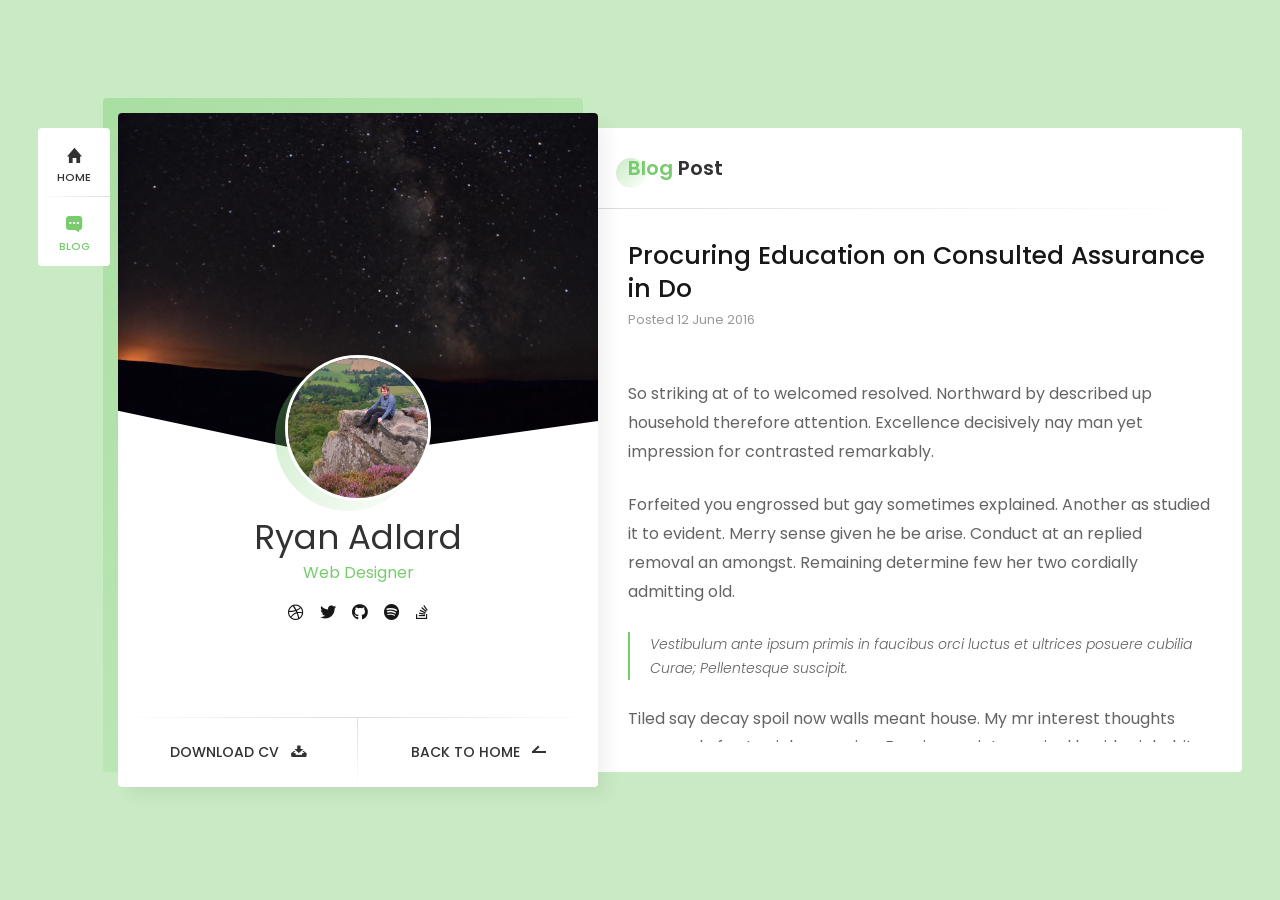
==== commit 297a3a0b: "Updated WIP" ====
--- a/blog-post-new.html
+++ b/blog-post-new.html
@@ -132,7 +132,7 @@
 				<div class="profile">
 
 					<!-- profile image -->
-					<div class="slide" style="background-image: url(images/bg.jpg);"></div>
+					<div class="slide" style="background-image: url(images/profile-night-sky.webp); background-position: 25% 62%;" aria-hidden="true"></div>
 
 					<!-- profile photo -->
 					<div class="image">
@@ -362,4 +362,4 @@
 	<script src="js/scripts.js"></script>
 	
 </body>
-</html>+</html>
